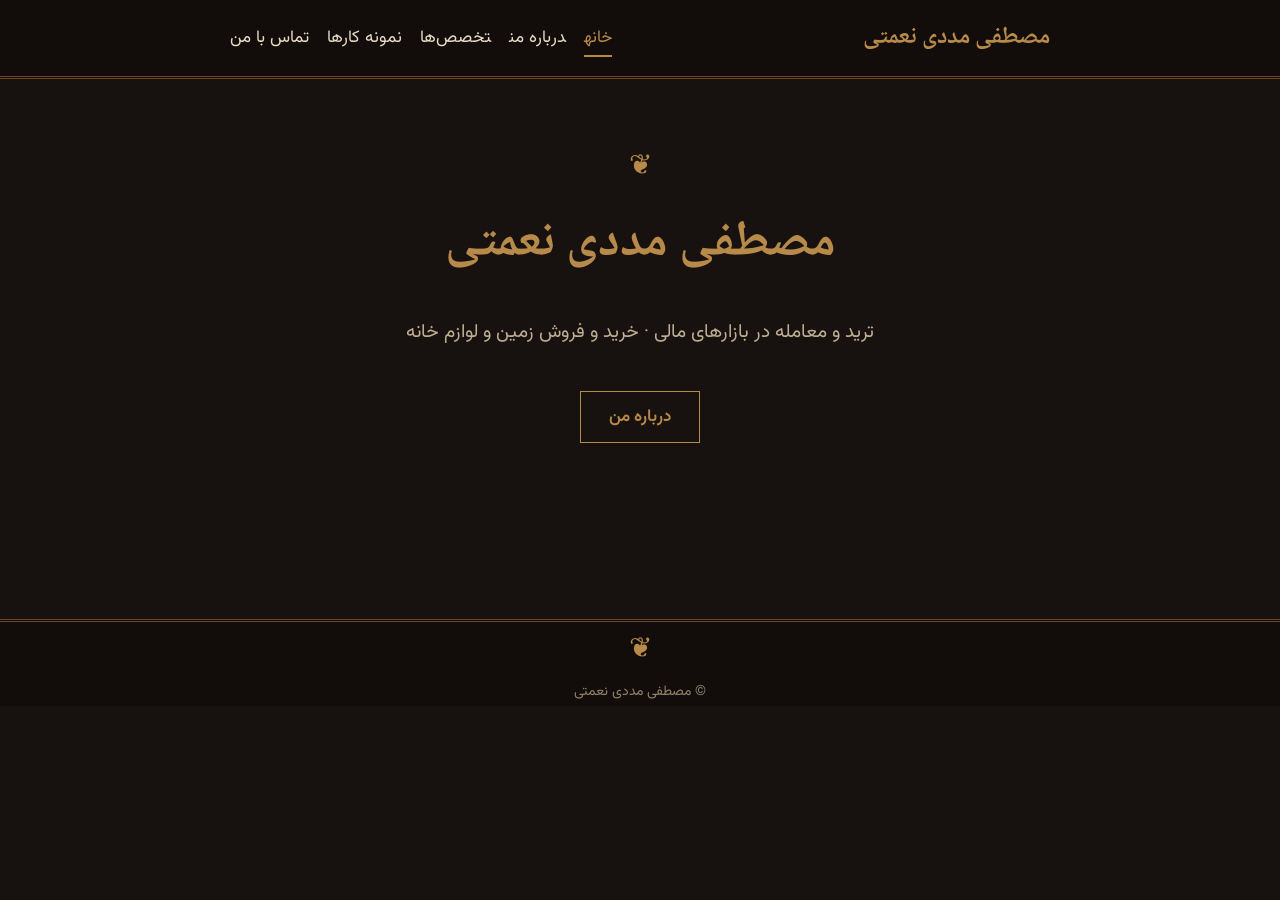
==== index.html @ bdc68d98 "Add Mostafa Madadi Nemati personal site (classic brown/black theme) Co-Authored-By: Claude Sonnet 5." ====
<!doctype html>
<html lang="fa" dir="rtl"><head><meta charset="utf-8">
<meta name="viewport" content="width=device-width,initial-scale=1">
<title>مصطفی مددی نعمتی</title>
<meta name="description" content="مصطفی مددی نعمتی - ترید و معامله در بازارهای مالی · خرید و فروش زمین و لوازم خانه">
<link rel="preconnect" href="https://fonts.googleapis.com"><link rel="preconnect" href="https://fonts.gstatic.com" crossorigin>
<link href="https://fonts.googleapis.com/css2?family=Noto+Naskh+Arabic:wght@500;700&family=Vazirmatn:wght@400;600&display=swap" rel="stylesheet">
<link rel="stylesheet" href="style.css"></head>
<body><header><div class="wrap bar"><a class="brand" href="./">مصطفی مددی نعمتی</a><nav><a href="" class=active>خانه</a><a href="about/">درباره من</a><a href="expertise/">تخصص‌ها</a><a href="portfolio/">نمونه کارها</a><a href="contact/">تماس با من</a></nav></div></header>
<main class="wrap"><section class="hero"><span class="orn">❦</span><h1>مصطفی مددی نعمتی</h1><p class="lead">ترید و معامله در بازارهای مالی · خرید و فروش زمین و لوازم خانه</p><a class="btn" href="about/">درباره من</a></section></main>
<footer><div class="wrap"><span class="orn">❦</span><p>© مصطفی مددی نعمتی</p></div></footer></body></html>
---- style.css ----
:root{--bg:#171210;--panel:#211a16;--ink:#e9dcc6;--gold:#b88a4a;--brown:#6b4423;--line:#3a2c22}
*{box-sizing:border-box}
body{margin:0;background:var(--bg);color:var(--ink);font-family:Vazirmatn,Tahoma,sans-serif;line-height:2;font-size:17px}
.wrap{max-width:860px;margin:0 auto;padding:0 20px}
header{border-bottom:3px double var(--brown);background:#120d0b}
.bar{display:flex;align-items:center;justify-content:space-between;flex-wrap:wrap;gap:8px;padding:14px 20px}
.brand{font-family:"Noto Naskh Arabic",serif;font-weight:700;font-size:24px;color:var(--gold);text-decoration:none}
nav a{color:var(--ink);text-decoration:none;margin-inline-start:18px;padding:4px 0;border-bottom:2px solid transparent}
nav a:hover,nav a.active{color:var(--gold);border-color:var(--gold)}
main{min-height:60vh;padding-top:48px;padding-bottom:48px}
h1{font-family:"Noto Naskh Arabic",serif;color:var(--gold);font-size:38px;margin:0 0 8px}
h2{font-size:19px;margin:0;color:var(--ink)}
.rule{height:2px;width:90px;background:var(--brown);margin:8px 0 24px}
.hero{text-align:center;padding:60px 0}
.hero h1{font-size:50px}
.lead{font-size:19px;color:#bfae92}
.orn{color:var(--gold);font-size:28px}
.btn{display:inline-block;margin-top:20px;padding:8px 28px;border:1px solid var(--gold);color:var(--gold);text-decoration:none;font-weight:600}
.btn:hover{background:var(--gold);color:var(--bg)}
.cards{display:grid;gap:16px}
.card{background:var(--panel);border:1px solid var(--line);border-right:4px solid var(--brown);padding:14px 20px}
a{color:var(--gold)}.muted{color:#8f8068}
footer{border-top:3px double var(--brown);text-align:center;color:#8f8068;background:#120d0b;font-size:14px}
footer p{margin:0 0 14px}
@media(max-width:600px){h1{font-size:30px}.hero h1{font-size:34px}nav a{margin-inline-start:12px}}
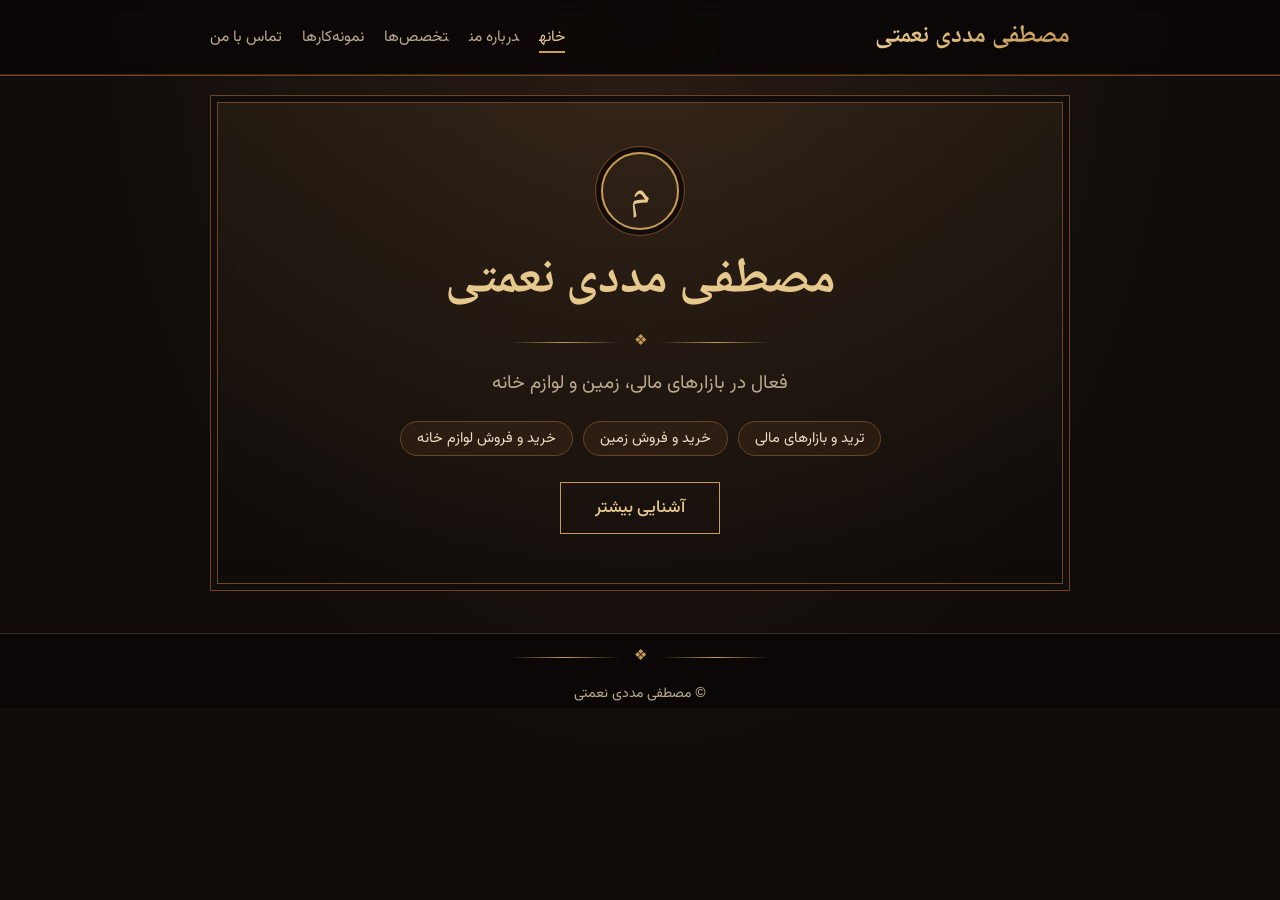
==== commit e61196e1: "Improve design and fix Persian wording Co-Authored-By: Claude Sonnet 5.5 <noreply@anthropic.com> Cla" ====
--- a/index.html
+++ b/index.html
@@ -2,10 +2,16 @@
 <html lang="fa" dir="rtl"><head><meta charset="utf-8">
 <meta name="viewport" content="width=device-width,initial-scale=1">
 <title>مصطفی مددی نعمتی</title>
-<meta name="description" content="مصطفی مددی نعمتی - ترید و معامله در بازارهای مالی · خرید و فروش زمین و لوازم خانه">
+<meta name="description" content="مصطفی مددی نعمتی | ترید و معامله در بازارهای مالی، خرید و فروش زمین و لوازم خانه">
 <link rel="preconnect" href="https://fonts.googleapis.com"><link rel="preconnect" href="https://fonts.gstatic.com" crossorigin>
-<link href="https://fonts.googleapis.com/css2?family=Noto+Naskh+Arabic:wght@500;700&family=Vazirmatn:wght@400;600&display=swap" rel="stylesheet">
+<link href="https://fonts.googleapis.com/css2?family=Noto+Naskh+Arabic:wght@500;700&family=Vazirmatn:wght@400;500;700&display=swap" rel="stylesheet">
 <link rel="stylesheet" href="style.css"></head>
-<body><header><div class="wrap bar"><a class="brand" href="./">مصطفی مددی نعمتی</a><nav><a href="" class=active>خانه</a><a href="about/">درباره من</a><a href="expertise/">تخصص‌ها</a><a href="portfolio/">نمونه کارها</a><a href="contact/">تماس با من</a></nav></div></header>
-<main class="wrap"><section class="hero"><span class="orn">❦</span><h1>مصطفی مددی نعمتی</h1><p class="lead">ترید و معامله در بازارهای مالی · خرید و فروش زمین و لوازم خانه</p><a class="btn" href="about/">درباره من</a></section></main>
-<footer><div class="wrap"><span class="orn">❦</span><p>© مصطفی مددی نعمتی</p></div></footer></body></html>+<body><header><div class="wrap bar"><a class="brand" href="./">مصطفی مددی نعمتی</a><nav><a href="" class=active>خانه</a><a href="about/">درباره من</a><a href="expertise/">تخصص‌ها</a><a href="portfolio/">نمونه‌کارها</a><a href="contact/">تماس با من</a></nav></div></header>
+<main class="wrap"><section class="hero"><div class="frame">
+<span class="monogram">م</span>
+<h1>مصطفی مددی نعمتی</h1>
+<div class="divider"><span>❖</span></div>
+<p class="lead">فعال در بازارهای مالی، زمین و لوازم خانه</p>
+<div class="chips"><span>ترید و بازارهای مالی</span><span>خرید و فروش زمین</span><span>خرید و فروش لوازم خانه</span></div>
+<a class="btn" href="about/">آشنایی بیشتر</a></div></section></main>
+<footer><div class="wrap"><div class="divider"><span>❖</span></div><p>© مصطفی مددی نعمتی</p></div></footer></body></html>
--- a/style.css
+++ b/style.css
@@ -1,26 +1,48 @@
 
-:root{--bg:#171210;--panel:#211a16;--ink:#e9dcc6;--gold:#b88a4a;--brown:#6b4423;--line:#3a2c22}
+:root{--bg:#120d0b;--panel:#1d1511;--ink:#ecdfc8;--soft:#b9a98f;--gold:#c79a55;--gold2:#e6c88d;--brown:#6b4423;--line:#3a2a1e}
 *{box-sizing:border-box}
-body{margin:0;background:var(--bg);color:var(--ink);font-family:Vazirmatn,Tahoma,sans-serif;line-height:2;font-size:17px}
-.wrap{max-width:860px;margin:0 auto;padding:0 20px}
-header{border-bottom:3px double var(--brown);background:#120d0b}
-.bar{display:flex;align-items:center;justify-content:space-between;flex-wrap:wrap;gap:8px;padding:14px 20px}
-.brand{font-family:"Noto Naskh Arabic",serif;font-weight:700;font-size:24px;color:var(--gold);text-decoration:none}
-nav a{color:var(--ink);text-decoration:none;margin-inline-start:18px;padding:4px 0;border-bottom:2px solid transparent}
-nav a:hover,nav a.active{color:var(--gold);border-color:var(--gold)}
-main{min-height:60vh;padding-top:48px;padding-bottom:48px}
-h1{font-family:"Noto Naskh Arabic",serif;color:var(--gold);font-size:38px;margin:0 0 8px}
-h2{font-size:19px;margin:0;color:var(--ink)}
-.rule{height:2px;width:90px;background:var(--brown);margin:8px 0 24px}
-.hero{text-align:center;padding:60px 0}
-.hero h1{font-size:50px}
-.lead{font-size:19px;color:#bfae92}
-.orn{color:var(--gold);font-size:28px}
-.btn{display:inline-block;margin-top:20px;padding:8px 28px;border:1px solid var(--gold);color:var(--gold);text-decoration:none;font-weight:600}
-.btn:hover{background:var(--gold);color:var(--bg)}
-.cards{display:grid;gap:16px}
-.card{background:var(--panel);border:1px solid var(--line);border-right:4px solid var(--brown);padding:14px 20px}
-a{color:var(--gold)}.muted{color:#8f8068}
-footer{border-top:3px double var(--brown);text-align:center;color:#8f8068;background:#120d0b;font-size:14px}
+html{scroll-behavior:smooth}
+body{margin:0;color:var(--ink);font-family:Vazirmatn,Tahoma,sans-serif;line-height:2;font-size:17px;
+background:radial-gradient(ellipse at top,#2a1d14 0,#120d0b 60%) fixed,var(--bg)}
+.wrap{max-width:900px;margin:0 auto;padding:0 20px}
+header{background:rgba(10,7,6,.85);border-bottom:1px solid var(--line);box-shadow:0 1px 0 var(--brown);position:sticky;top:0;z-index:5;backdrop-filter:blur(6px)}
+.bar{display:flex;align-items:center;justify-content:space-between;flex-wrap:wrap;gap:6px 20px;padding:12px 20px}
+.brand{font-family:"Noto Naskh Arabic",serif;font-weight:700;font-size:25px;text-decoration:none;
+background:linear-gradient(90deg,var(--gold2),var(--gold));-webkit-background-clip:text;background-clip:text;color:transparent}
+nav a{color:var(--soft);text-decoration:none;margin-inline-start:20px;padding:2px 0;font-size:15.5px;border-bottom:2px solid transparent;transition:.2s}
+nav a:hover,nav a.active{color:var(--gold2);border-color:var(--gold)}
+main{min-height:62vh;padding-top:50px;padding-bottom:60px}
+h1{font-family:"Noto Naskh Arabic",serif;font-weight:700;margin:0;line-height:1.5}
+.head{text-align:center;margin-bottom:34px}
+.head h1{font-size:40px;color:var(--gold2)}
+.divider{display:flex;align-items:center;gap:14px;justify-content:center;color:var(--gold);margin:8px auto;max-width:260px}
+.divider:before,.divider:after{content:"";flex:1;height:1px;background:linear-gradient(90deg,transparent,var(--gold),transparent)}
+.divider span{font-size:15px}
+.hero{padding:20px 0}
+.frame{position:relative;text-align:center;padding:56px 24px;border:1px solid var(--brown);
+background:linear-gradient(180deg,rgba(199,154,85,.07),rgba(0,0,0,.15));box-shadow:inset 0 0 0 6px var(--bg),inset 0 0 0 7px var(--brown)}
+.monogram{display:inline-grid;place-items:center;width:78px;height:78px;border:2px solid var(--gold);border-radius:50%;
+font-family:"Noto Naskh Arabic",serif;font-size:42px;color:var(--gold2);margin-bottom:14px;box-shadow:0 0 0 5px var(--bg),0 0 0 6px var(--brown)}
+.hero h1{font-size:50px;color:var(--gold2)}
+.lead{font-size:19px;color:var(--soft);margin:6px 0 18px}
+.chips{display:flex;flex-wrap:wrap;gap:10px;justify-content:center;margin-bottom:26px}
+.chips span{border:1px solid var(--brown);padding:2px 16px;border-radius:30px;font-size:14.5px;color:var(--ink);background:rgba(107,68,35,.2)}
+.btn{display:inline-block;padding:8px 34px;border:1px solid var(--gold);color:var(--gold2);text-decoration:none;font-weight:500;transition:.2s}
+.btn:hover{background:var(--gold);color:#1a110b}
+.about{display:flex;gap:28px;align-items:flex-start;background:var(--panel);border:1px solid var(--line);padding:30px;box-shadow:0 10px 30px rgba(0,0,0,.3)}
+.avatar{flex:none;width:96px;height:96px;display:grid;place-items:center;border:2px solid var(--gold);border-radius:50%;font-family:"Noto Naskh Arabic",serif;font-size:50px;color:var(--gold2);background:rgba(107,68,35,.25)}
+.about p{margin:0 0 12px}
+.cards{display:grid;gap:18px;grid-template-columns:repeat(auto-fit,minmax(240px,1fr))}
+.card{background:var(--panel);border:1px solid var(--line);border-top:3px solid var(--gold);padding:28px 22px;text-align:center;transition:.25s;box-shadow:0 8px 24px rgba(0,0,0,.25)}
+.card:hover{transform:translateY(-4px);border-color:var(--gold)}
+.ic{width:54px;height:54px;margin:0 auto 12px;color:var(--gold2)}
+.card h2{font-family:"Noto Naskh Arabic",serif;font-size:21px;margin:0 0 6px;color:var(--ink)}
+.card p{margin:0;color:var(--soft);font-size:15px;line-height:1.9}
+.empty{text-align:center;padding:50px 20px;border:1px dashed var(--brown);background:rgba(29,21,17,.6);color:var(--soft)}
+.empty span{color:var(--gold);font-size:22px}
+.empty p{margin:6px 0 0}
+.muted{color:var(--soft)}
+footer{border-top:1px solid var(--line);text-align:center;color:var(--soft);font-size:14px;background:#0a0706}
 footer p{margin:0 0 14px}
-@media(max-width:600px){h1{font-size:30px}.hero h1{font-size:34px}nav a{margin-inline-start:12px}}
+@media(max-width:640px){body{font-size:16px}.head h1{font-size:32px}.hero h1{font-size:34px}.frame{padding:40px 14px}
+nav a{margin-inline-start:13px;font-size:14.5px}.about{flex-direction:column;align-items:center;text-align:center;padding:24px 18px}}
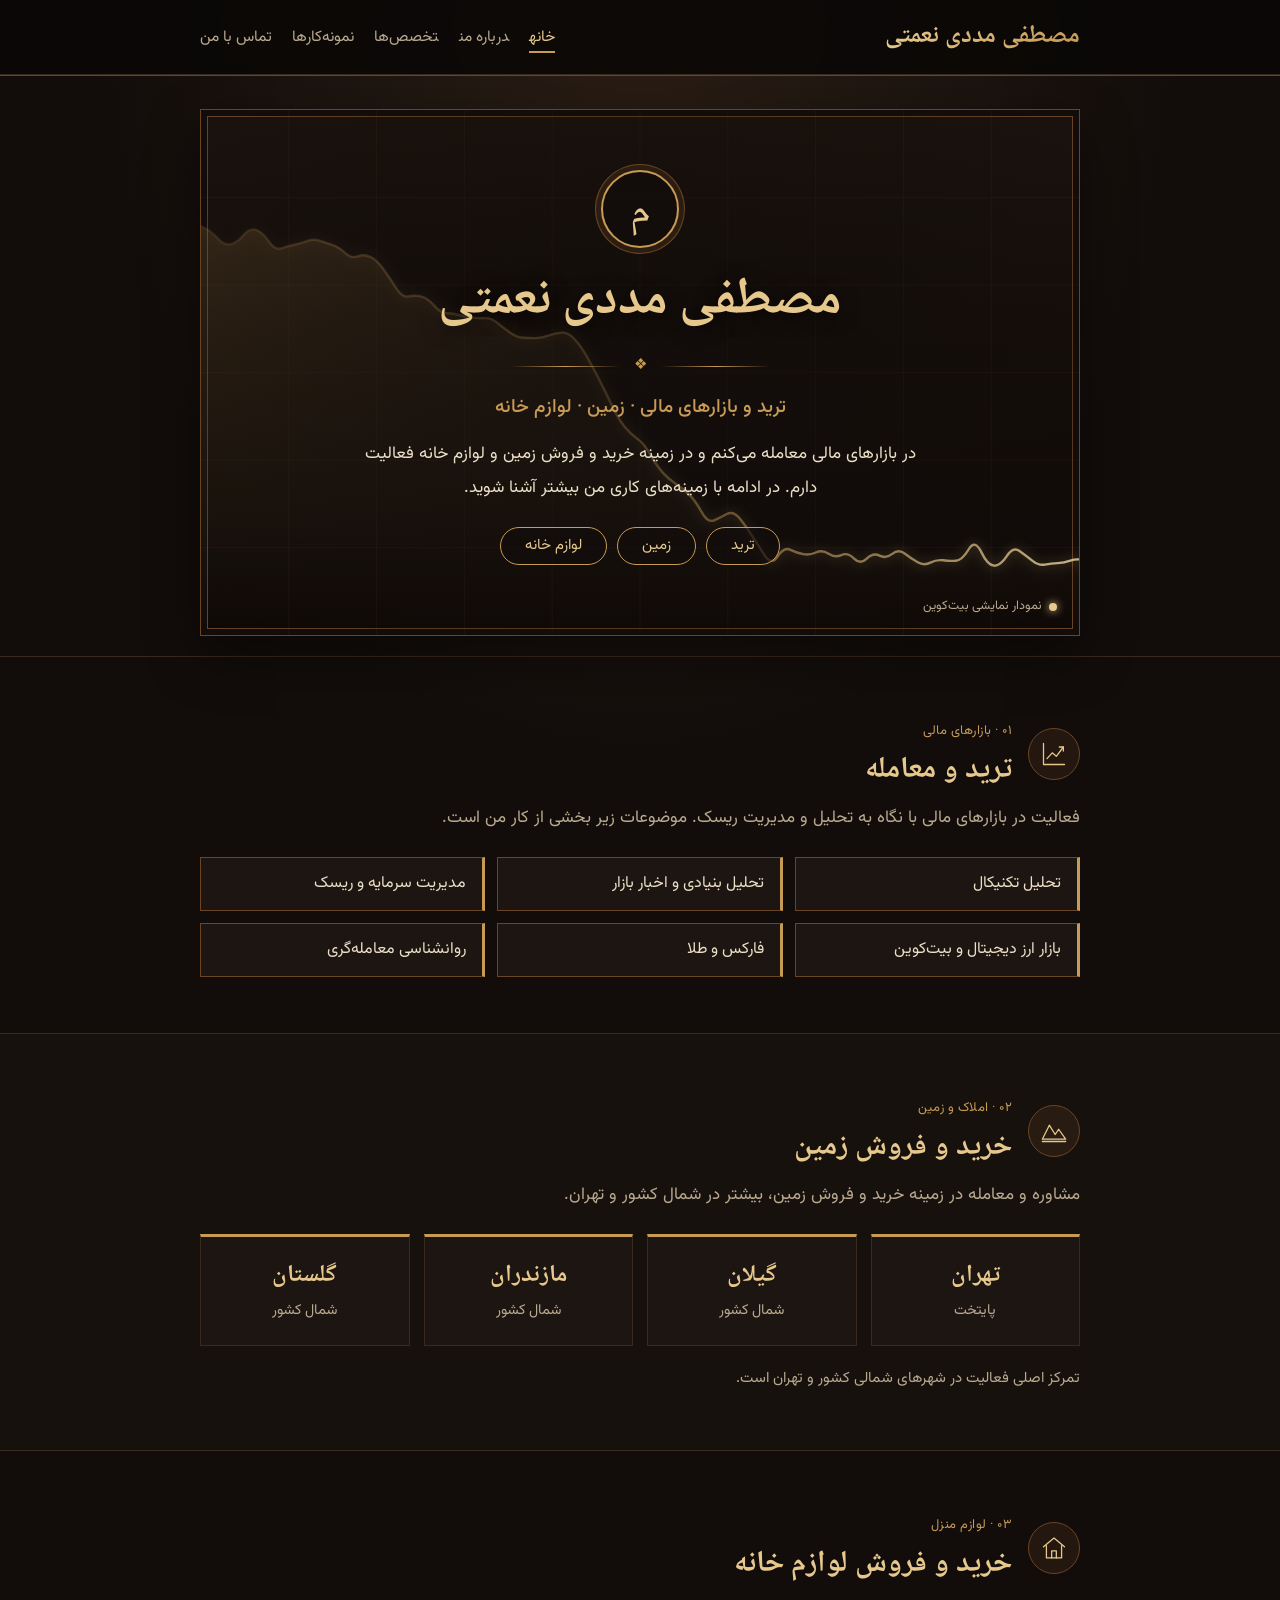
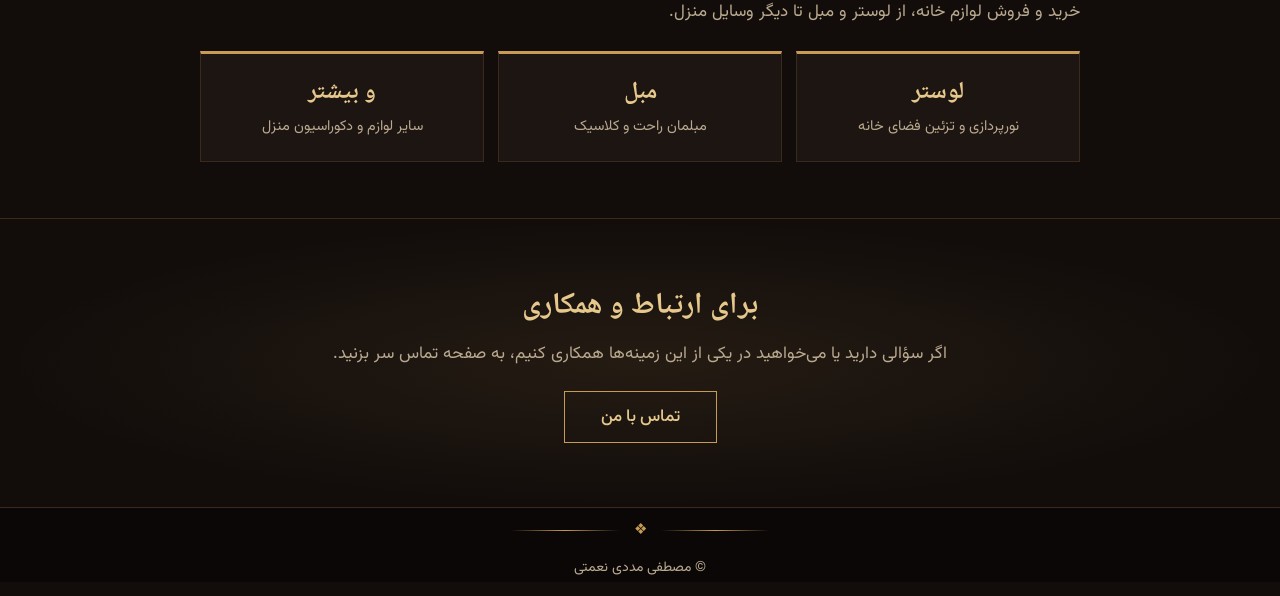
==== commit 9343b27b: "Richer homepage: animated price chart hero, trading, land and home goods sections Co-Authored-By: Cl" ====
--- a/index.html
+++ b/index.html
@@ -2,16 +2,31 @@
 <html lang="fa" dir="rtl"><head><meta charset="utf-8">
 <meta name="viewport" content="width=device-width,initial-scale=1">
 <title>مصطفی مددی نعمتی</title>
-<meta name="description" content="مصطفی مددی نعمتی | ترید و معامله در بازارهای مالی، خرید و فروش زمین و لوازم خانه">
+<meta name="description" content="مصطفی مددی نعمتی | ترید و معامله در بازارهای مالی، خرید و فروش زمین در شمال کشور و تهران، خرید و فروش لوازم خانه">
 <link rel="preconnect" href="https://fonts.googleapis.com"><link rel="preconnect" href="https://fonts.gstatic.com" crossorigin>
 <link href="https://fonts.googleapis.com/css2?family=Noto+Naskh+Arabic:wght@500;700&family=Vazirmatn:wght@400;500;700&display=swap" rel="stylesheet">
 <link rel="stylesheet" href="style.css"></head>
 <body><header><div class="wrap bar"><a class="brand" href="./">مصطفی مددی نعمتی</a><nav><a href="" class=active>خانه</a><a href="about/">درباره من</a><a href="expertise/">تخصص‌ها</a><a href="portfolio/">نمونه‌کارها</a><a href="contact/">تماس با من</a></nav></div></header>
-<main class="wrap"><section class="hero"><div class="frame">
+<main><section class="hero"><div class="wrap"><div class="frame">
+<canvas id="chart" aria-hidden="true"></canvas>
+<div class="hero-in">
 <span class="monogram">م</span>
 <h1>مصطفی مددی نعمتی</h1>
 <div class="divider"><span>❖</span></div>
-<p class="lead">فعال در بازارهای مالی، زمین و لوازم خانه</p>
-<div class="chips"><span>ترید و بازارهای مالی</span><span>خرید و فروش زمین</span><span>خرید و فروش لوازم خانه</span></div>
-<a class="btn" href="about/">آشنایی بیشتر</a></div></section></main>
-<footer><div class="wrap"><div class="divider"><span>❖</span></div><p>© مصطفی مددی نعمتی</p></div></footer></body></html>+<p class="lead">ترید و بازارهای مالی · زمین · لوازم خانه</p>
+<p class="hero-text">در بازارهای مالی معامله می‌کنم و در زمینه خرید و فروش زمین و لوازم خانه فعالیت دارم. در ادامه با زمینه‌های کاری من بیشتر آشنا شوید.</p>
+<div class="chips"><a href="#trade">ترید</a><a href="#land">زمین</a><a href="#home">لوازم خانه</a></div>
+</div><span class="chart-tag"><i></i> نمودار نمایشی بیت‌کوین</span>
+</div></div></section>
+<section id="trade" class="sec reveal "><div class="wrap">
+<div class="sec-head"><div class="ic"><svg viewBox="0 0 48 48" fill="none" stroke="currentColor" stroke-width="2.2" stroke-linecap="round" stroke-linejoin="round"><path d="M6 6v36h36"/><path d="M12 32l9-10 7 6 12-16"/><path d="M33 12h7v7"/></svg></div><div><span class="eyebrow">۰۱ · بازارهای مالی</span><h2>ترید و معامله</h2></div></div>
+<p class="intro">فعالیت در بازارهای مالی با نگاه به تحلیل و مدیریت ریسک. موضوعات زیر بخشی از کار من است.</p><ul class="tags big"><li>تحلیل تکنیکال</li><li>تحلیل بنیادی و اخبار بازار</li><li>مدیریت سرمایه و ریسک</li><li>بازار ارز دیجیتال و بیت‌کوین</li><li>فارکس و طلا</li><li>روانشناسی معامله‌گری</li></ul></div></section>
+<section id="land" class="sec reveal alt"><div class="wrap">
+<div class="sec-head"><div class="ic"><svg viewBox="0 0 48 48" fill="none" stroke="currentColor" stroke-width="2.2" stroke-linecap="round" stroke-linejoin="round"><path d="M4 38l12-24 10 16 6-9 12 17z"/><path d="M4 42h40"/></svg></div><div><span class="eyebrow">۰۲ · املاک و زمین</span><h2>خرید و فروش زمین</h2></div></div>
+<p class="intro">مشاوره و معامله در زمینه خرید و فروش زمین، بیشتر در شمال کشور و تهران.</p><div class="regions"><div class="region"><b>تهران</b><span>پایتخت</span></div><div class="region"><b>گیلان</b><span>شمال کشور</span></div><div class="region"><b>مازندران</b><span>شمال کشور</span></div><div class="region"><b>گلستان</b><span>شمال کشور</span></div></div><p class="note">تمرکز اصلی فعالیت در شهرهای شمالی کشور و تهران است.</p></div></section>
+<section id="home" class="sec reveal "><div class="wrap">
+<div class="sec-head"><div class="ic"><svg viewBox="0 0 48 48" fill="none" stroke="currentColor" stroke-width="2.2" stroke-linecap="round" stroke-linejoin="round"><path d="M6 22L24 7l18 15"/><path d="M11 20v21h26V20"/><path d="M20 41V29h8v12"/></svg></div><div><span class="eyebrow">۰۳ · لوازم منزل</span><h2>خرید و فروش لوازم خانه</h2></div></div>
+<p class="intro">خرید و فروش لوازم خانه، از لوستر و مبل تا دیگر وسایل منزل.</p><div class="goods"><div class="good"><b>لوستر</b><span>نورپردازی و تزئین فضای خانه</span></div><div class="good"><b>مبل</b><span>مبلمان راحت و کلاسیک</span></div><div class="good"><b>و بیشتر</b><span>سایر لوازم و دکوراسیون منزل</span></div></div></div></section>
+<section class="cta reveal"><div class="wrap"><h2>برای ارتباط و همکاری</h2><p>اگر سؤالی دارید یا می‌خواهید در یکی از این زمینه‌ها همکاری کنیم، به صفحه تماس سر بزنید.</p><a class="btn" href="contact/">تماس با من</a></div></section></main>
+<footer><div class="wrap"><div class="divider"><span>❖</span></div><p>© مصطفی مددی نعمتی</p></div></footer>
+<script src="script.js"></script></body></html>
--- a/style.css
+++ b/style.css
@@ -1,48 +1,79 @@
-
 :root{--bg:#120d0b;--panel:#1d1511;--ink:#ecdfc8;--soft:#b9a98f;--gold:#c79a55;--gold2:#e6c88d;--brown:#6b4423;--line:#3a2a1e}
 *{box-sizing:border-box}
 html{scroll-behavior:smooth}
-body{margin:0;color:var(--ink);font-family:Vazirmatn,Tahoma,sans-serif;line-height:2;font-size:17px;
-background:radial-gradient(ellipse at top,#2a1d14 0,#120d0b 60%) fixed,var(--bg)}
-.wrap{max-width:900px;margin:0 auto;padding:0 20px}
-header{background:rgba(10,7,6,.85);border-bottom:1px solid var(--line);box-shadow:0 1px 0 var(--brown);position:sticky;top:0;z-index:5;backdrop-filter:blur(6px)}
+body{margin:0;color:var(--ink);font-family:Vazirmatn,Tahoma,sans-serif;line-height:2;font-size:17px;background:radial-gradient(ellipse at top,#2a1d14 0,#120d0b 60%) fixed,var(--bg)}
+.wrap{max-width:920px;margin:0 auto;padding:0 20px}
+.pg{padding-top:50px;padding-bottom:60px;min-height:62vh}
+header{background:rgba(10,7,6,.88);border-bottom:1px solid var(--line);box-shadow:0 1px 0 var(--brown);position:sticky;top:0;z-index:5;backdrop-filter:blur(6px)}
 .bar{display:flex;align-items:center;justify-content:space-between;flex-wrap:wrap;gap:6px 20px;padding:12px 20px}
-.brand{font-family:"Noto Naskh Arabic",serif;font-weight:700;font-size:25px;text-decoration:none;
-background:linear-gradient(90deg,var(--gold2),var(--gold));-webkit-background-clip:text;background-clip:text;color:transparent}
+.brand{font-family:"Noto Naskh Arabic",serif;font-weight:700;font-size:25px;text-decoration:none;background:linear-gradient(90deg,var(--gold2),var(--gold));-webkit-background-clip:text;background-clip:text;color:transparent}
 nav a{color:var(--soft);text-decoration:none;margin-inline-start:20px;padding:2px 0;font-size:15.5px;border-bottom:2px solid transparent;transition:.2s}
 nav a:hover,nav a.active{color:var(--gold2);border-color:var(--gold)}
-main{min-height:62vh;padding-top:50px;padding-bottom:60px}
-h1{font-family:"Noto Naskh Arabic",serif;font-weight:700;margin:0;line-height:1.5}
+h1,h2{font-family:"Noto Naskh Arabic",serif;font-weight:700;margin:0;line-height:1.6}
 .head{text-align:center;margin-bottom:34px}
 .head h1{font-size:40px;color:var(--gold2)}
+.sub{color:var(--soft);margin:4px 0 0}
 .divider{display:flex;align-items:center;gap:14px;justify-content:center;color:var(--gold);margin:8px auto;max-width:260px}
 .divider:before,.divider:after{content:"";flex:1;height:1px;background:linear-gradient(90deg,transparent,var(--gold),transparent)}
 .divider span{font-size:15px}
-.hero{padding:20px 0}
-.frame{position:relative;text-align:center;padding:56px 24px;border:1px solid var(--brown);
-background:linear-gradient(180deg,rgba(199,154,85,.07),rgba(0,0,0,.15));box-shadow:inset 0 0 0 6px var(--bg),inset 0 0 0 7px var(--brown)}
-.monogram{display:inline-grid;place-items:center;width:78px;height:78px;border:2px solid var(--gold);border-radius:50%;
-font-family:"Noto Naskh Arabic",serif;font-size:42px;color:var(--gold2);margin-bottom:14px;box-shadow:0 0 0 5px var(--bg),0 0 0 6px var(--brown)}
-.hero h1{font-size:50px;color:var(--gold2)}
-.lead{font-size:19px;color:var(--soft);margin:6px 0 18px}
-.chips{display:flex;flex-wrap:wrap;gap:10px;justify-content:center;margin-bottom:26px}
-.chips span{border:1px solid var(--brown);padding:2px 16px;border-radius:30px;font-size:14.5px;color:var(--ink);background:rgba(107,68,35,.2)}
-.btn{display:inline-block;padding:8px 34px;border:1px solid var(--gold);color:var(--gold2);text-decoration:none;font-weight:500;transition:.2s}
+/* hero */
+.hero{padding:34px 0 20px}
+.frame{position:relative;overflow:hidden;text-align:center;border:1px solid var(--brown);background:linear-gradient(180deg,#1a120d,#0e0907);box-shadow:inset 0 0 0 6px var(--bg),inset 0 0 0 7px var(--brown),0 20px 50px rgba(0,0,0,.45)}
+#chart{position:absolute;inset:0;width:100%;height:100%;opacity:.9}
+.frame:after{content:"";position:absolute;inset:0;background:radial-gradient(ellipse at center,rgba(18,13,11,.7) 0,rgba(18,13,11,.4) 50%,rgba(18,13,11,0) 100%);pointer-events:none}
+.hero-in{position:relative;z-index:2;padding:60px 24px 70px}
+.monogram{display:inline-grid;place-items:center;width:78px;height:78px;border:2px solid var(--gold);border-radius:50%;font-family:"Noto Naskh Arabic",serif;font-size:42px;color:var(--gold2);margin-bottom:12px;background:rgba(18,13,11,.7);box-shadow:0 0 0 5px rgba(18,13,11,.7),0 0 0 6px var(--brown)}
+.hero h1{font-size:52px;color:var(--gold2);text-shadow:0 2px 20px rgba(0,0,0,.7)}
+.lead{font-size:19px;color:var(--gold);margin:4px 0 10px;font-weight:500}
+.hero-text{max-width:560px;margin:0 auto 22px;color:var(--ink)}
+.chips{display:flex;flex-wrap:wrap;gap:10px;justify-content:center}
+.chips a{border:1px solid var(--gold);padding:3px 24px;border-radius:30px;font-size:15px;color:var(--gold2);background:rgba(18,13,11,.65);text-decoration:none;transition:.2s}
+.chips a:hover{background:var(--gold);color:#1a110b}
+.chart-tag{position:absolute;z-index:3;bottom:16px;inset-inline-start:22px;font-size:12.5px;color:var(--soft);display:flex;align-items:center;gap:7px}
+.chart-tag i{width:8px;height:8px;border-radius:50%;background:#e6c88d;box-shadow:0 0 8px #e6c88d;animation:pulse 1.4s infinite}
+@keyframes pulse{50%{opacity:.25}}
+/* sections */
+.sec{padding:56px 0;border-top:1px solid var(--line)}
+.sec.alt{background:rgba(29,21,17,.55)}
+.sec-head{display:flex;align-items:center;gap:16px;margin-bottom:6px}
+.sec-head .ic{width:52px;height:52px;flex:none;color:var(--gold2);border:1px solid var(--brown);border-radius:50%;padding:11px;background:rgba(107,68,35,.2)}
+.eyebrow{font-size:13px;color:var(--gold);letter-spacing:.5px}
+.sec h2{font-size:30px;color:var(--gold2)}
+.intro{color:var(--soft);margin:6px 0 22px;max-width:640px}
+.tags{list-style:none;margin:0;padding:0;display:flex;flex-wrap:wrap;gap:8px}
+.tags li{border:1px solid var(--brown);background:rgba(107,68,35,.2);padding:0 14px;border-radius:30px;font-size:14px;color:var(--ink)}
+.tags.big{display:grid;grid-template-columns:repeat(auto-fit,minmax(250px,1fr));gap:12px}
+.tags.big li{border-radius:0;border-inline-start:3px solid var(--gold);padding:10px 16px;font-size:16px;background:var(--panel);transition:.25s}
+.tags.big li:hover{transform:translateX(-4px);border-color:var(--gold2)}
+.regions,.goods{display:grid;grid-template-columns:repeat(auto-fit,minmax(190px,1fr));gap:14px}
+.region,.good{background:var(--panel);border:1px solid var(--line);border-top:3px solid var(--gold);padding:20px;text-align:center;display:flex;flex-direction:column;transition:.25s}
+.region:hover,.good:hover{transform:translateY(-4px);border-color:var(--gold)}
+.region b,.good b{font-family:"Noto Naskh Arabic",serif;font-size:24px;color:var(--gold2);line-height:1.6}
+.region span,.good span{color:var(--soft);font-size:14.5px}
+.note{margin:18px 0 0;color:var(--soft);font-size:15px}
+.cta{text-align:center;padding:64px 0;border-top:1px solid var(--line);background:radial-gradient(ellipse at center,rgba(199,154,85,.1),transparent 70%)}
+.cta h2{font-size:30px;color:var(--gold2)}
+.cta p{color:var(--soft);margin:6px 0 20px}
+.btn{display:inline-block;padding:8px 36px;border:1px solid var(--gold);color:var(--gold2);text-decoration:none;font-weight:500;transition:.2s}
 .btn:hover{background:var(--gold);color:#1a110b}
+/* other pages */
 .about{display:flex;gap:28px;align-items:flex-start;background:var(--panel);border:1px solid var(--line);padding:30px;box-shadow:0 10px 30px rgba(0,0,0,.3)}
 .avatar{flex:none;width:96px;height:96px;display:grid;place-items:center;border:2px solid var(--gold);border-radius:50%;font-family:"Noto Naskh Arabic",serif;font-size:50px;color:var(--gold2);background:rgba(107,68,35,.25)}
 .about p{margin:0 0 12px}
-.cards{display:grid;gap:18px;grid-template-columns:repeat(auto-fit,minmax(240px,1fr))}
+.cards{display:grid;gap:18px;grid-template-columns:repeat(auto-fit,minmax(250px,1fr))}
 .card{background:var(--panel);border:1px solid var(--line);border-top:3px solid var(--gold);padding:28px 22px;text-align:center;transition:.25s;box-shadow:0 8px 24px rgba(0,0,0,.25)}
 .card:hover{transform:translateY(-4px);border-color:var(--gold)}
-.ic{width:54px;height:54px;margin:0 auto 12px;color:var(--gold2)}
-.card h2{font-family:"Noto Naskh Arabic",serif;font-size:21px;margin:0 0 6px;color:var(--ink)}
-.card p{margin:0;color:var(--soft);font-size:15px;line-height:1.9}
+.card .ic{width:54px;height:54px;margin:0 auto 12px;color:var(--gold2)}
+.card h2{font-size:22px;margin:0 0 4px;color:var(--ink)}
+.card p{margin:0 0 12px;color:var(--soft);font-size:15px}
+.card .tags{justify-content:center}
 .empty{text-align:center;padding:50px 20px;border:1px dashed var(--brown);background:rgba(29,21,17,.6);color:var(--soft)}
-.empty span{color:var(--gold);font-size:22px}
-.empty p{margin:6px 0 0}
+.empty span{color:var(--gold);font-size:22px}.empty p{margin:6px 0 0}
 .muted{color:var(--soft)}
 footer{border-top:1px solid var(--line);text-align:center;color:var(--soft);font-size:14px;background:#0a0706}
 footer p{margin:0 0 14px}
-@media(max-width:640px){body{font-size:16px}.head h1{font-size:32px}.hero h1{font-size:34px}.frame{padding:40px 14px}
-nav a{margin-inline-start:13px;font-size:14.5px}.about{flex-direction:column;align-items:center;text-align:center;padding:24px 18px}}
+.reveal{opacity:0;transform:translateY(22px);transition:opacity .7s,transform .7s}
+.reveal.in{opacity:1;transform:none}
+@media(prefers-reduced-motion:reduce){.reveal{opacity:1;transform:none;transition:none}.chart-tag i{animation:none}}
+@media(max-width:640px){body{font-size:16px}.head h1{font-size:32px}.hero h1{font-size:34px}.hero-in{padding:44px 14px 56px}.sec h2{font-size:25px}
+nav a{margin-inline-start:13px;font-size:14.5px}.about{flex-direction:column;align-items:center;text-align:center;padding:24px 18px}.sec{padding:42px 0}}
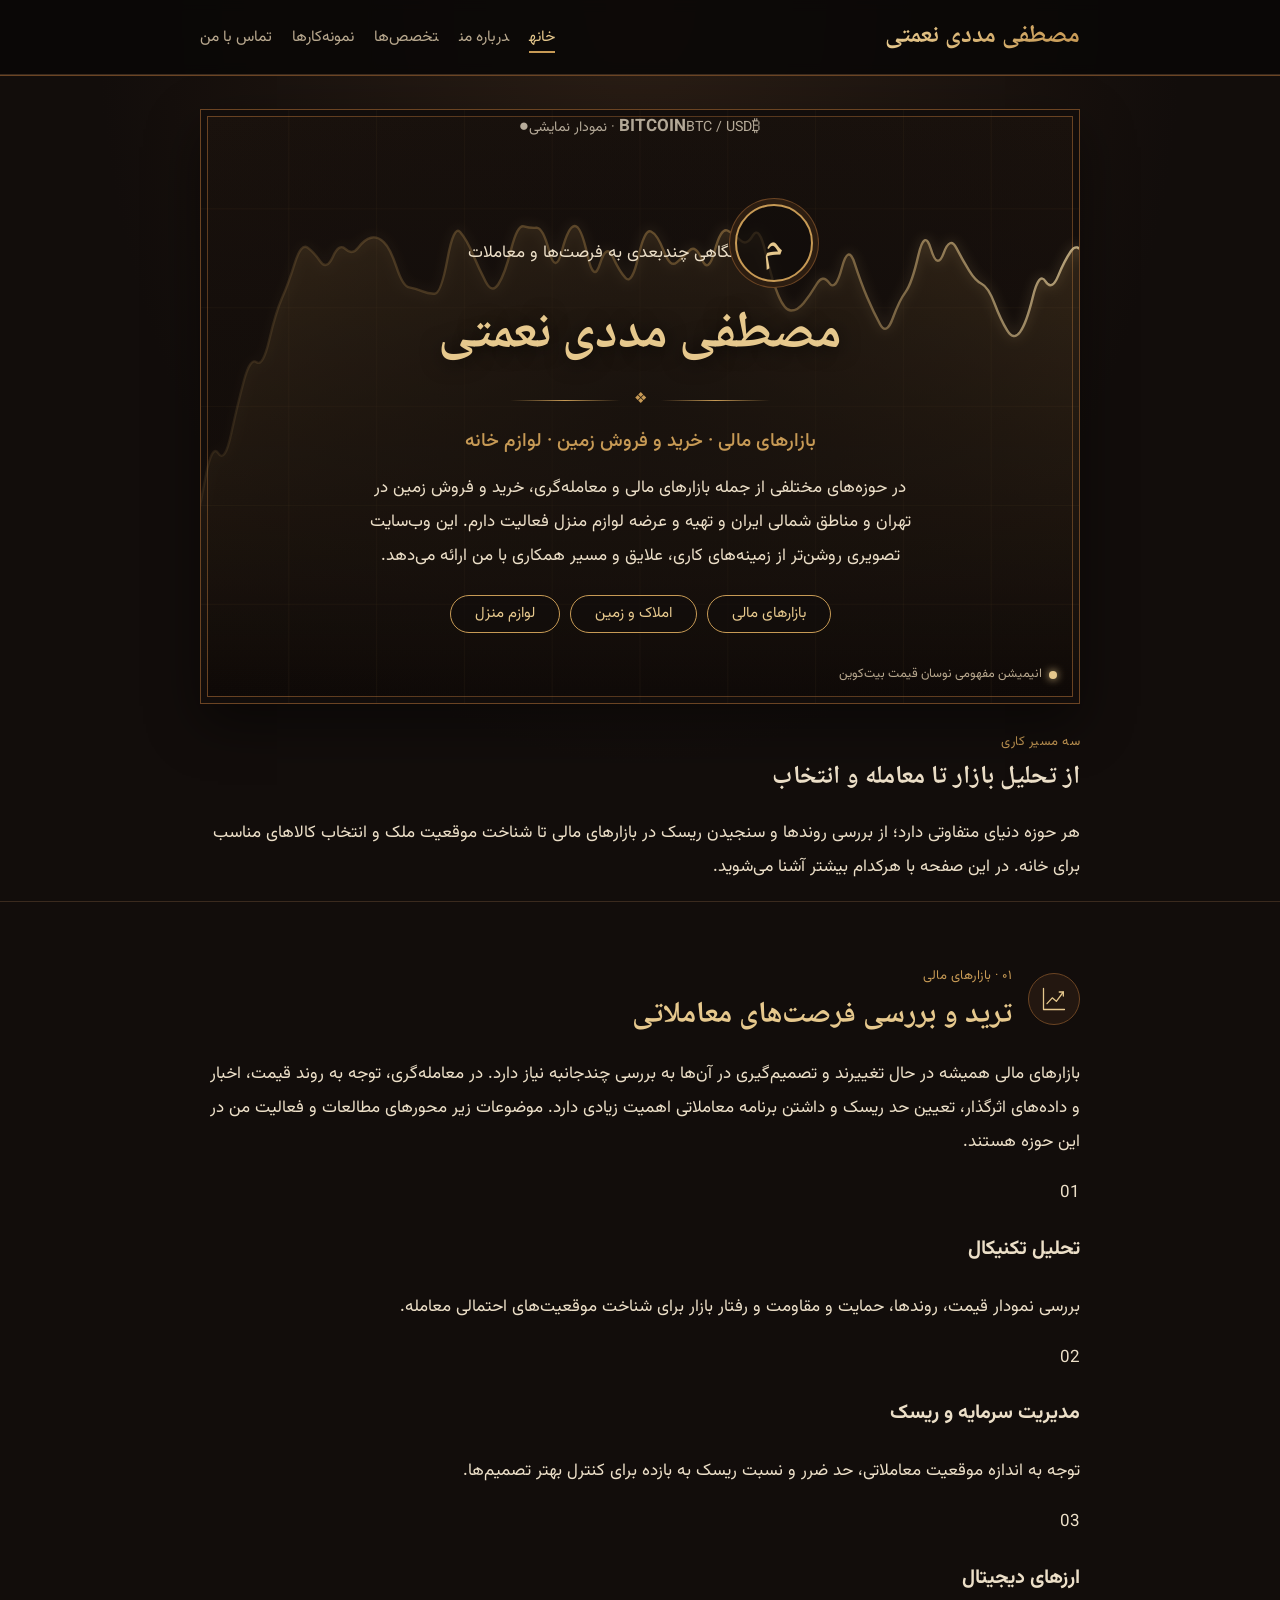
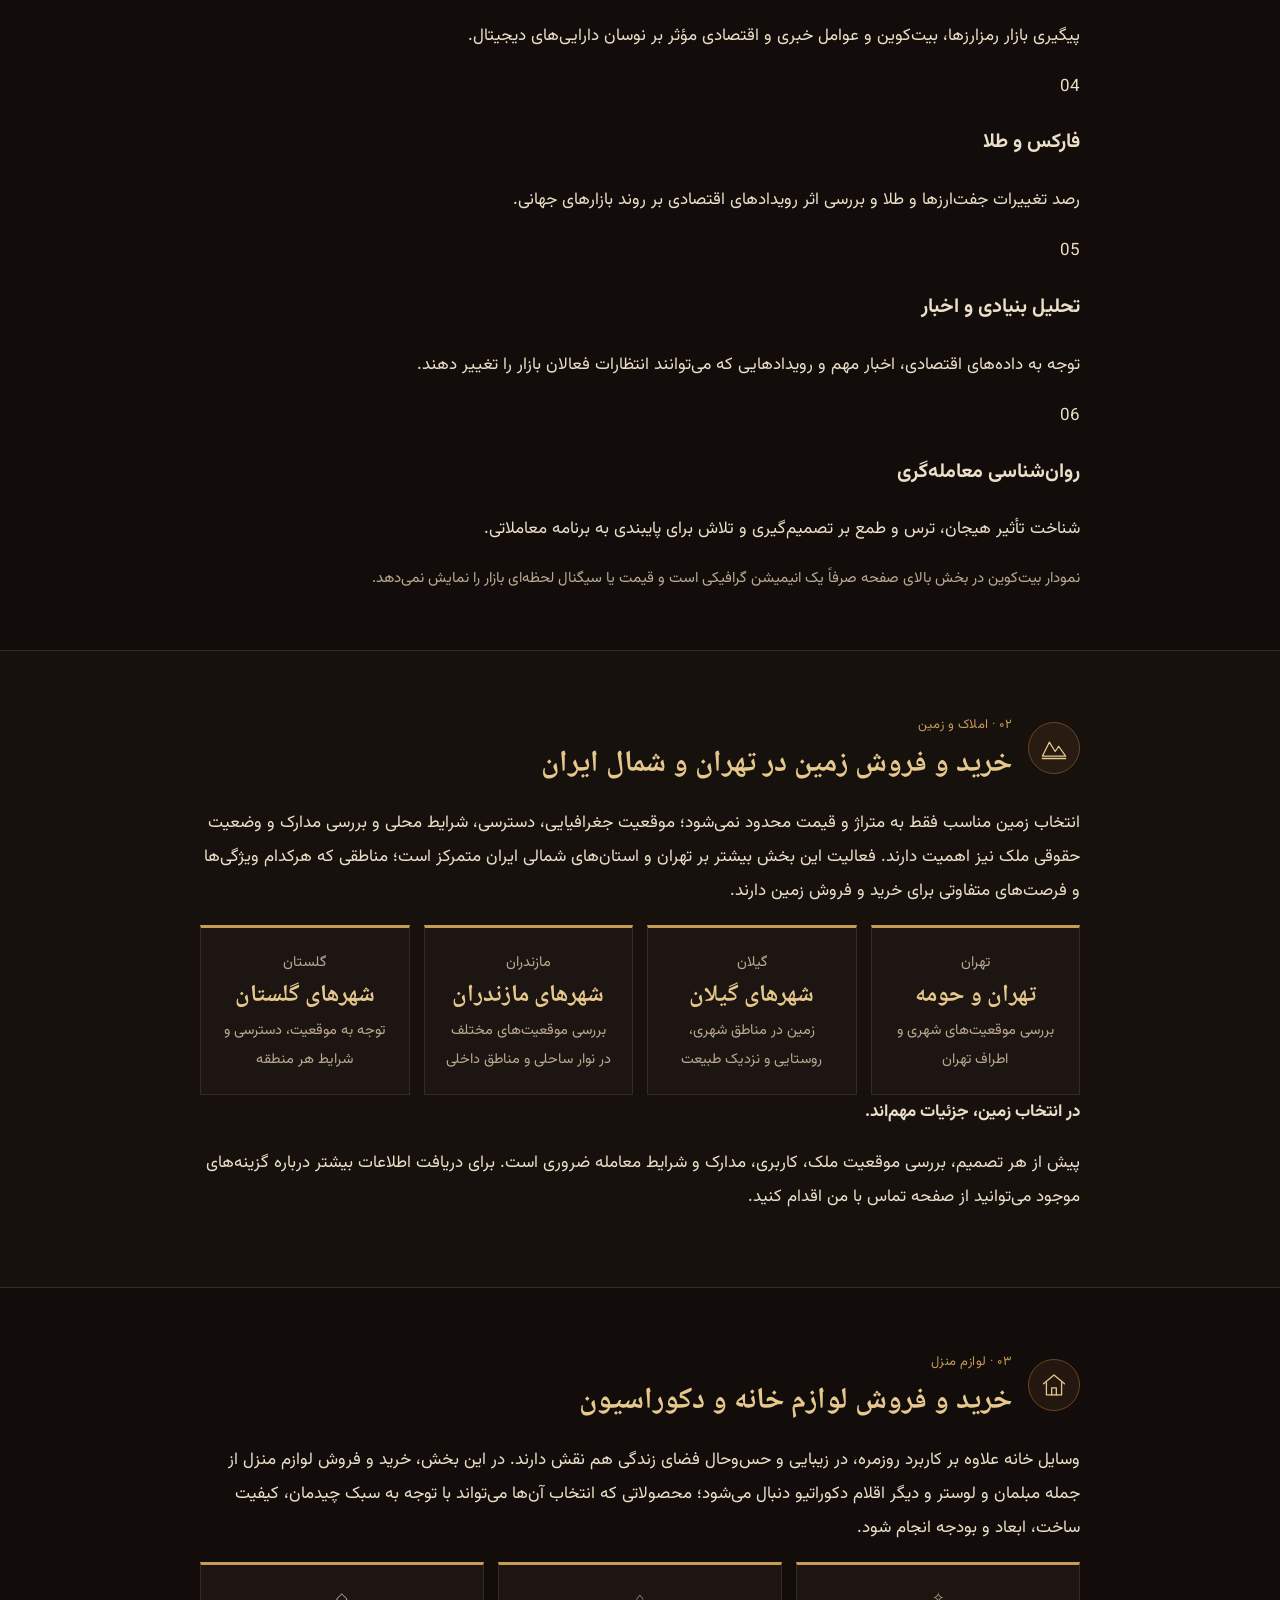
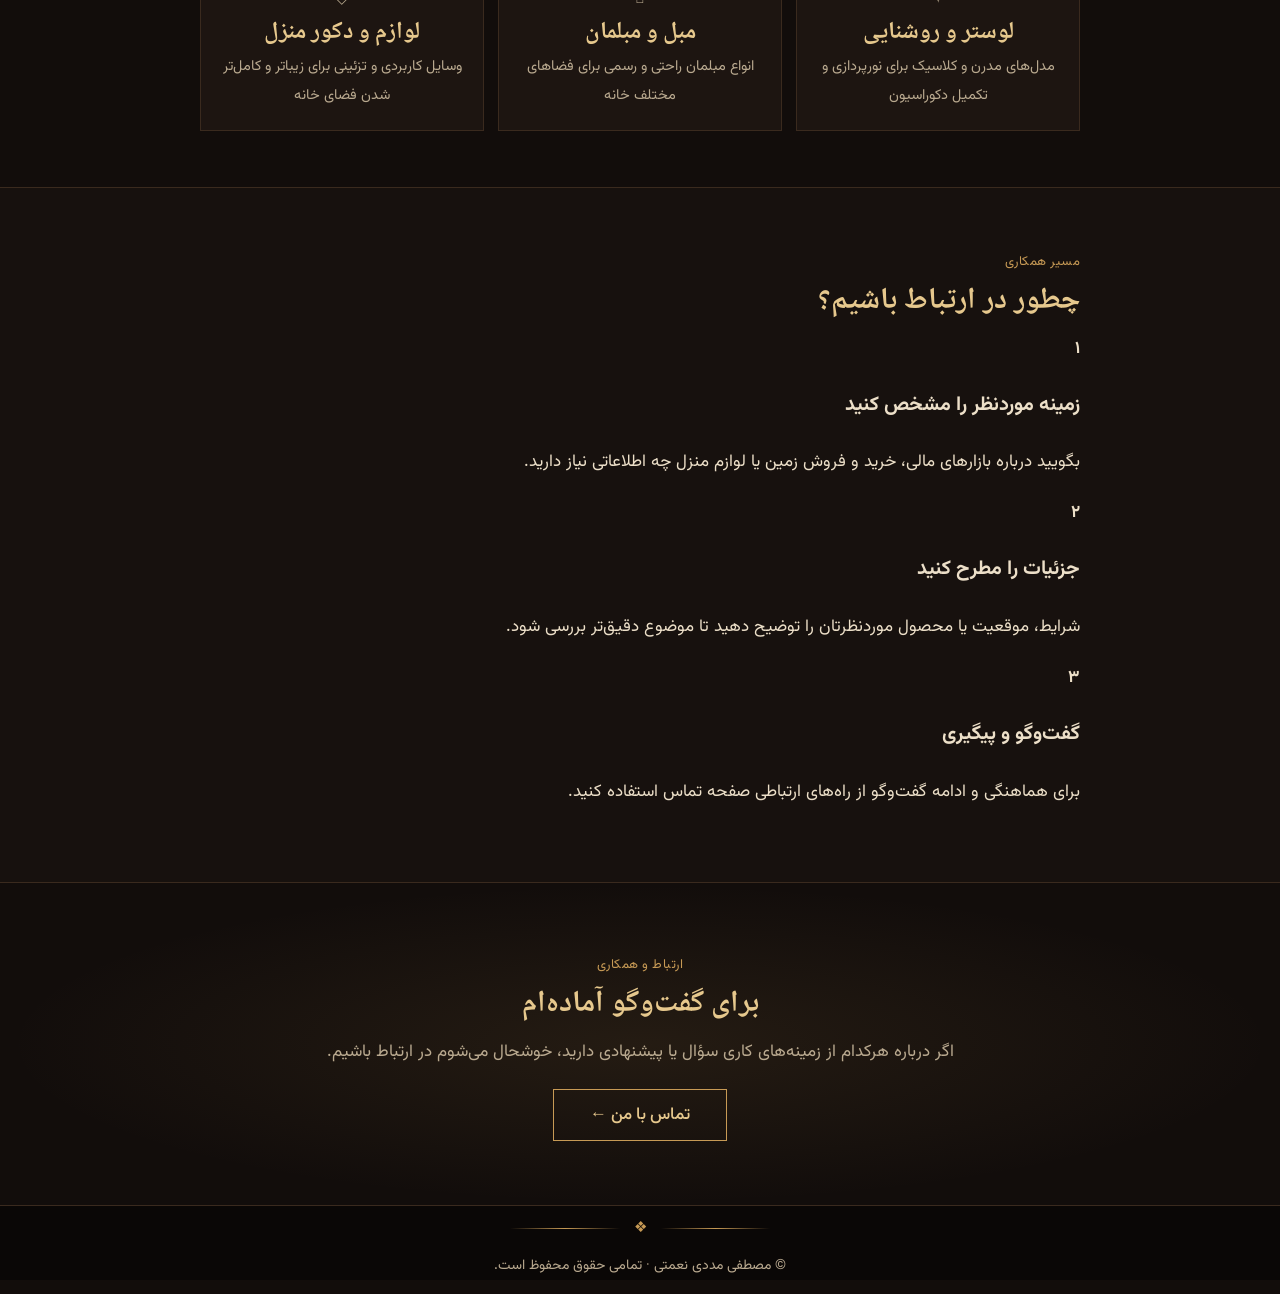
==== commit b43e1439: "Expand homepage content and refresh hero presentation" ====
--- a/index.html
+++ b/index.html
@@ -1,32 +1,57 @@
 <!doctype html>
-<html lang="fa" dir="rtl"><head><meta charset="utf-8">
-<meta name="viewport" content="width=device-width,initial-scale=1">
-<title>مصطفی مددی نعمتی</title>
-<meta name="description" content="مصطفی مددی نعمتی | ترید و معامله در بازارهای مالی، خرید و فروش زمین در شمال کشور و تهران، خرید و فروش لوازم خانه">
+<html lang="fa" dir="rtl"><head>
+<meta charset="utf-8"><meta name="viewport" content="width=device-width,initial-scale=1">
+<title>مصطفی مددی نعمتی | بازارهای مالی، املاک و لوازم خانه</title>
+<meta name="description" content="معرفی فعالیت‌های مصطفی مددی نعمتی در بازارهای مالی و ترید، خرید و فروش زمین در تهران و شمال ایران و لوازم منزل مانند مبل و لوستر.">
+<meta name="theme-color" content="#120d0b">
 <link rel="preconnect" href="https://fonts.googleapis.com"><link rel="preconnect" href="https://fonts.gstatic.com" crossorigin>
-<link href="https://fonts.googleapis.com/css2?family=Noto+Naskh+Arabic:wght@500;700&family=Vazirmatn:wght@400;500;700&display=swap" rel="stylesheet">
-<link rel="stylesheet" href="style.css"></head>
-<body><header><div class="wrap bar"><a class="brand" href="./">مصطفی مددی نعمتی</a><nav><a href="" class=active>خانه</a><a href="about/">درباره من</a><a href="expertise/">تخصص‌ها</a><a href="portfolio/">نمونه‌کارها</a><a href="contact/">تماس با من</a></nav></div></header>
-<main><section class="hero"><div class="wrap"><div class="frame">
+<link href="https://fonts.googleapis.com/css2?family=Noto+Naskh+Arabic:wght@500;700&family=Vazirmatn:wght@400;500;600;700&display=swap" rel="stylesheet">
+<link rel="stylesheet" href="style.css"></head><body>
+<header><div class="wrap bar"><a class="brand" href="./">مصطفی مددی نعمتی</a><nav aria-label="منوی اصلی"><a href="./" class="active">خانه</a><a href="about/">درباره من</a><a href="expertise/">تخصص‌ها</a><a href="portfolio/">نمونه‌کارها</a><a href="contact/">تماس با من</a></nav></div></header>
+<main>
+<section class="hero"><div class="wrap"><div class="frame">
 <canvas id="chart" aria-hidden="true"></canvas>
-<div class="hero-in">
-<span class="monogram">م</span>
-<h1>مصطفی مددی نعمتی</h1>
-<div class="divider"><span>❖</span></div>
-<p class="lead">ترید و بازارهای مالی · زمین · لوازم خانه</p>
-<p class="hero-text">در بازارهای مالی معامله می‌کنم و در زمینه خرید و فروش زمین و لوازم خانه فعالیت دارم. در ادامه با زمینه‌های کاری من بیشتر آشنا شوید.</p>
-<div class="chips"><a href="#trade">ترید</a><a href="#land">زمین</a><a href="#home">لوازم خانه</a></div>
-</div><span class="chart-tag"><i></i> نمودار نمایشی بیت‌کوین</span>
+<div class="market-float" aria-hidden="true"><span class="market-symbol">₿</span><span><b>BITCOIN</b><small>BTC / USD · نمودار نمایشی</small></span><span class="market-pulse">●</span></div>
+<div class="hero-in"><span class="monogram">م</span><span class="hero-kicker">نگاهی چندبعدی به فرصت‌ها و معاملات</span>
+<h1>مصطفی مددی نعمتی</h1><div class="divider"><span>❖</span></div>
+<p class="lead">بازارهای مالی · خرید و فروش زمین · لوازم خانه</p>
+<p class="hero-text">در حوزه‌های مختلفی از جمله بازارهای مالی و معامله‌گری، خرید و فروش زمین در تهران و مناطق شمالی ایران و تهیه و عرضه لوازم منزل فعالیت دارم. این وب‌سایت تصویری روشن‌تر از زمینه‌های کاری، علایق و مسیر همکاری با من ارائه می‌دهد.</p>
+<div class="chips"><a href="#trade">بازارهای مالی</a><a href="#land">املاک و زمین</a><a href="#home">لوازم منزل</a></div></div>
+<span class="chart-tag"><i></i> انیمیشن مفهومی نوسان قیمت بیت‌کوین</span>
 </div></div></section>
-<section id="trade" class="sec reveal "><div class="wrap">
-<div class="sec-head"><div class="ic"><svg viewBox="0 0 48 48" fill="none" stroke="currentColor" stroke-width="2.2" stroke-linecap="round" stroke-linejoin="round"><path d="M6 6v36h36"/><path d="M12 32l9-10 7 6 12-16"/><path d="M33 12h7v7"/></svg></div><div><span class="eyebrow">۰۱ · بازارهای مالی</span><h2>ترید و معامله</h2></div></div>
-<p class="intro">فعالیت در بازارهای مالی با نگاه به تحلیل و مدیریت ریسک. موضوعات زیر بخشی از کار من است.</p><ul class="tags big"><li>تحلیل تکنیکال</li><li>تحلیل بنیادی و اخبار بازار</li><li>مدیریت سرمایه و ریسک</li><li>بازار ارز دیجیتال و بیت‌کوین</li><li>فارکس و طلا</li><li>روانشناسی معامله‌گری</li></ul></div></section>
+<section class="intro-strip"><div class="wrap intro-grid"><div><span class="eyebrow">سه مسیر کاری</span><h2>از تحلیل بازار تا معامله و انتخاب</h2></div><p>هر حوزه دنیای متفاوتی دارد؛ از بررسی روندها و سنجیدن ریسک در بازارهای مالی تا شناخت موقعیت ملک و انتخاب کالاهای مناسب برای خانه. در این صفحه با هرکدام بیشتر آشنا می‌شوید.</p></div></section>
+<section id="trade" class="sec reveal"><div class="wrap">
+<div class="sec-head"><div class="ic"><svg viewBox="0 0 48 48" fill="none" stroke="currentColor" stroke-width="2.2" stroke-linecap="round" stroke-linejoin="round"><path d="M6 6v36h36"/><path d="M12 32l9-10 7 6 12-16"/><path d="M33 12h7v7"/></svg></div><div><span class="eyebrow">۰۱ · بازارهای مالی</span><h2>ترید و بررسی فرصت‌های معاملاتی</h2></div></div>
+<p class="section-copy">بازارهای مالی همیشه در حال تغییرند و تصمیم‌گیری در آن‌ها به بررسی چندجانبه نیاز دارد. در معامله‌گری، توجه به روند قیمت، اخبار و داده‌های اثرگذار، تعیین حد ریسک و داشتن برنامه معاملاتی اهمیت زیادی دارد. موضوعات زیر محورهای مطالعات و فعالیت من در این حوزه هستند.</p>
+<div class="expertise-grid">
+<article class="expertise-card"><span class="card-number">01</span><h3>تحلیل تکنیکال</h3><p>بررسی نمودار قیمت، روندها، حمایت و مقاومت و رفتار بازار برای شناخت موقعیت‌های احتمالی معامله.</p></article>
+<article class="expertise-card"><span class="card-number">02</span><h3>مدیریت سرمایه و ریسک</h3><p>توجه به اندازه موقعیت معاملاتی، حد ضرر و نسبت ریسک به بازده برای کنترل بهتر تصمیم‌ها.</p></article>
+<article class="expertise-card"><span class="card-number">03</span><h3>ارزهای دیجیتال</h3><p>پیگیری بازار رمزارزها، بیت‌کوین و عوامل خبری و اقتصادی مؤثر بر نوسان دارایی‌های دیجیتال.</p></article>
+<article class="expertise-card"><span class="card-number">04</span><h3>فارکس و طلا</h3><p>رصد تغییرات جفت‌ارزها و طلا و بررسی اثر رویدادهای اقتصادی بر روند بازارهای جهانی.</p></article>
+<article class="expertise-card"><span class="card-number">05</span><h3>تحلیل بنیادی و اخبار</h3><p>توجه به داده‌های اقتصادی، اخبار مهم و رویدادهایی که می‌توانند انتظارات فعالان بازار را تغییر دهند.</p></article>
+<article class="expertise-card"><span class="card-number">06</span><h3>روان‌شناسی معامله‌گری</h3><p>شناخت تأثیر هیجان، ترس و طمع بر تصمیم‌گیری و تلاش برای پایبندی به برنامه معاملاتی.</p></article>
+</div><p class="note">نمودار بیت‌کوین در بخش بالای صفحه صرفاً یک انیمیشن گرافیکی است و قیمت یا سیگنال لحظه‌ای بازار را نمایش نمی‌دهد.</p>
+</div></section>
 <section id="land" class="sec reveal alt"><div class="wrap">
-<div class="sec-head"><div class="ic"><svg viewBox="0 0 48 48" fill="none" stroke="currentColor" stroke-width="2.2" stroke-linecap="round" stroke-linejoin="round"><path d="M4 38l12-24 10 16 6-9 12 17z"/><path d="M4 42h40"/></svg></div><div><span class="eyebrow">۰۲ · املاک و زمین</span><h2>خرید و فروش زمین</h2></div></div>
-<p class="intro">مشاوره و معامله در زمینه خرید و فروش زمین، بیشتر در شمال کشور و تهران.</p><div class="regions"><div class="region"><b>تهران</b><span>پایتخت</span></div><div class="region"><b>گیلان</b><span>شمال کشور</span></div><div class="region"><b>مازندران</b><span>شمال کشور</span></div><div class="region"><b>گلستان</b><span>شمال کشور</span></div></div><p class="note">تمرکز اصلی فعالیت در شهرهای شمالی کشور و تهران است.</p></div></section>
-<section id="home" class="sec reveal "><div class="wrap">
-<div class="sec-head"><div class="ic"><svg viewBox="0 0 48 48" fill="none" stroke="currentColor" stroke-width="2.2" stroke-linecap="round" stroke-linejoin="round"><path d="M6 22L24 7l18 15"/><path d="M11 20v21h26V20"/><path d="M20 41V29h8v12"/></svg></div><div><span class="eyebrow">۰۳ · لوازم منزل</span><h2>خرید و فروش لوازم خانه</h2></div></div>
-<p class="intro">خرید و فروش لوازم خانه، از لوستر و مبل تا دیگر وسایل منزل.</p><div class="goods"><div class="good"><b>لوستر</b><span>نورپردازی و تزئین فضای خانه</span></div><div class="good"><b>مبل</b><span>مبلمان راحت و کلاسیک</span></div><div class="good"><b>و بیشتر</b><span>سایر لوازم و دکوراسیون منزل</span></div></div></div></section>
-<section class="cta reveal"><div class="wrap"><h2>برای ارتباط و همکاری</h2><p>اگر سؤالی دارید یا می‌خواهید در یکی از این زمینه‌ها همکاری کنیم، به صفحه تماس سر بزنید.</p><a class="btn" href="contact/">تماس با من</a></div></section></main>
-<footer><div class="wrap"><div class="divider"><span>❖</span></div><p>© مصطفی مددی نعمتی</p></div></footer>
+<div class="sec-head"><div class="ic"><svg viewBox="0 0 48 48" fill="none" stroke="currentColor" stroke-width="2.2" stroke-linecap="round" stroke-linejoin="round"><path d="M4 38l12-24 10 16 6-9 12 17z"/><path d="M4 42h40"/></svg></div><div><span class="eyebrow">۰۲ · املاک و زمین</span><h2>خرید و فروش زمین در تهران و شمال ایران</h2></div></div>
+<p class="section-copy">انتخاب زمین مناسب فقط به متراژ و قیمت محدود نمی‌شود؛ موقعیت جغرافیایی، دسترسی، شرایط محلی و بررسی مدارک و وضعیت حقوقی ملک نیز اهمیت دارند. فعالیت این بخش بیشتر بر تهران و استان‌های شمالی ایران متمرکز است؛ مناطقی که هرکدام ویژگی‌ها و فرصت‌های متفاوتی برای خرید و فروش زمین دارند.</p>
+<div class="regions">
+<div class="region"><span class="region-mark">تهران</span><b>تهران و حومه</b><span>بررسی موقعیت‌های شهری و اطراف تهران</span></div>
+<div class="region"><span class="region-mark">گیلان</span><b>شهرهای گیلان</b><span>زمین در مناطق شهری، روستایی و نزدیک طبیعت</span></div>
+<div class="region"><span class="region-mark">مازندران</span><b>شهرهای مازندران</b><span>بررسی موقعیت‌های مختلف در نوار ساحلی و مناطق داخلی</span></div>
+<div class="region"><span class="region-mark">گلستان</span><b>شهرهای گلستان</b><span>توجه به موقعیت، دسترسی و شرایط هر منطقه</span></div></div>
+<div class="land-callout"><b>در انتخاب زمین، جزئیات مهم‌اند.</b><p>پیش از هر تصمیم، بررسی موقعیت ملک، کاربری، مدارک و شرایط معامله ضروری است. برای دریافت اطلاعات بیشتر درباره گزینه‌های موجود می‌توانید از صفحه تماس با من اقدام کنید.</p></div>
+</div></section>
+<section id="home" class="sec reveal"><div class="wrap">
+<div class="sec-head"><div class="ic"><svg viewBox="0 0 48 48" fill="none" stroke="currentColor" stroke-width="2.2" stroke-linecap="round" stroke-linejoin="round"><path d="M6 22L24 7l18 15"/><path d="M11 20v21h26V20"/><path d="M20 41V29h8v12"/></svg></div><div><span class="eyebrow">۰۳ · لوازم منزل</span><h2>خرید و فروش لوازم خانه و دکوراسیون</h2></div></div>
+<p class="section-copy">وسایل خانه علاوه بر کاربرد روزمره، در زیبایی و حس‌وحال فضای زندگی هم نقش دارند. در این بخش، خرید و فروش لوازم منزل از جمله مبلمان و لوستر و دیگر اقلام دکوراتیو دنبال می‌شود؛ محصولاتی که انتخاب آن‌ها می‌تواند با توجه به سبک چیدمان، کیفیت ساخت، ابعاد و بودجه انجام شود.</p>
+<div class="goods"><article class="good"><span class="good-icon">✧</span><b>لوستر و روشنایی</b><span>مدل‌های مدرن و کلاسیک برای نورپردازی و تکمیل دکوراسیون</span></article>
+<article class="good"><span class="good-icon">⌂</span><b>مبل و مبلمان</b><span>انواع مبلمان راحتی و رسمی برای فضاهای مختلف خانه</span></article>
+<article class="good"><span class="good-icon">◇</span><b>لوازم و دکور منزل</b><span>وسایل کاربردی و تزئینی برای زیباتر و کامل‌تر شدن فضای خانه</span></article></div>
+</div></section>
+<section class="steps sec alt reveal"><div class="wrap"><div class="sec-head"><div><span class="eyebrow">مسیر همکاری</span><h2>چطور در ارتباط باشیم؟</h2></div></div>
+<div class="steps-grid"><div><b>۱</b><h3>زمینه موردنظر را مشخص کنید</h3><p>بگویید درباره بازارهای مالی، خرید و فروش زمین یا لوازم منزل چه اطلاعاتی نیاز دارید.</p></div><div><b>۲</b><h3>جزئیات را مطرح کنید</h3><p>شرایط، موقعیت یا محصول موردنظرتان را توضیح دهید تا موضوع دقیق‌تر بررسی شود.</p></div><div><b>۳</b><h3>گفت‌وگو و پیگیری</h3><p>برای هماهنگی و ادامه گفت‌وگو از راه‌های ارتباطی صفحه تماس استفاده کنید.</p></div></div>
+</div></section>
+<section class="cta reveal"><div class="wrap"><span class="eyebrow">ارتباط و همکاری</span><h2>برای گفت‌وگو آماده‌ام</h2><p>اگر درباره هرکدام از زمینه‌های کاری سؤال یا پیشنهادی دارید، خوشحال می‌شوم در ارتباط باشیم.</p><a class="btn" href="contact/">تماس با من <span>←</span></a></div></section>
+</main><footer><div class="wrap"><div class="divider"><span>❖</span></div><p>© مصطفی مددی نعمتی · تمامی حقوق محفوظ است.</p></div></footer>
 <script src="script.js"></script></body></html>
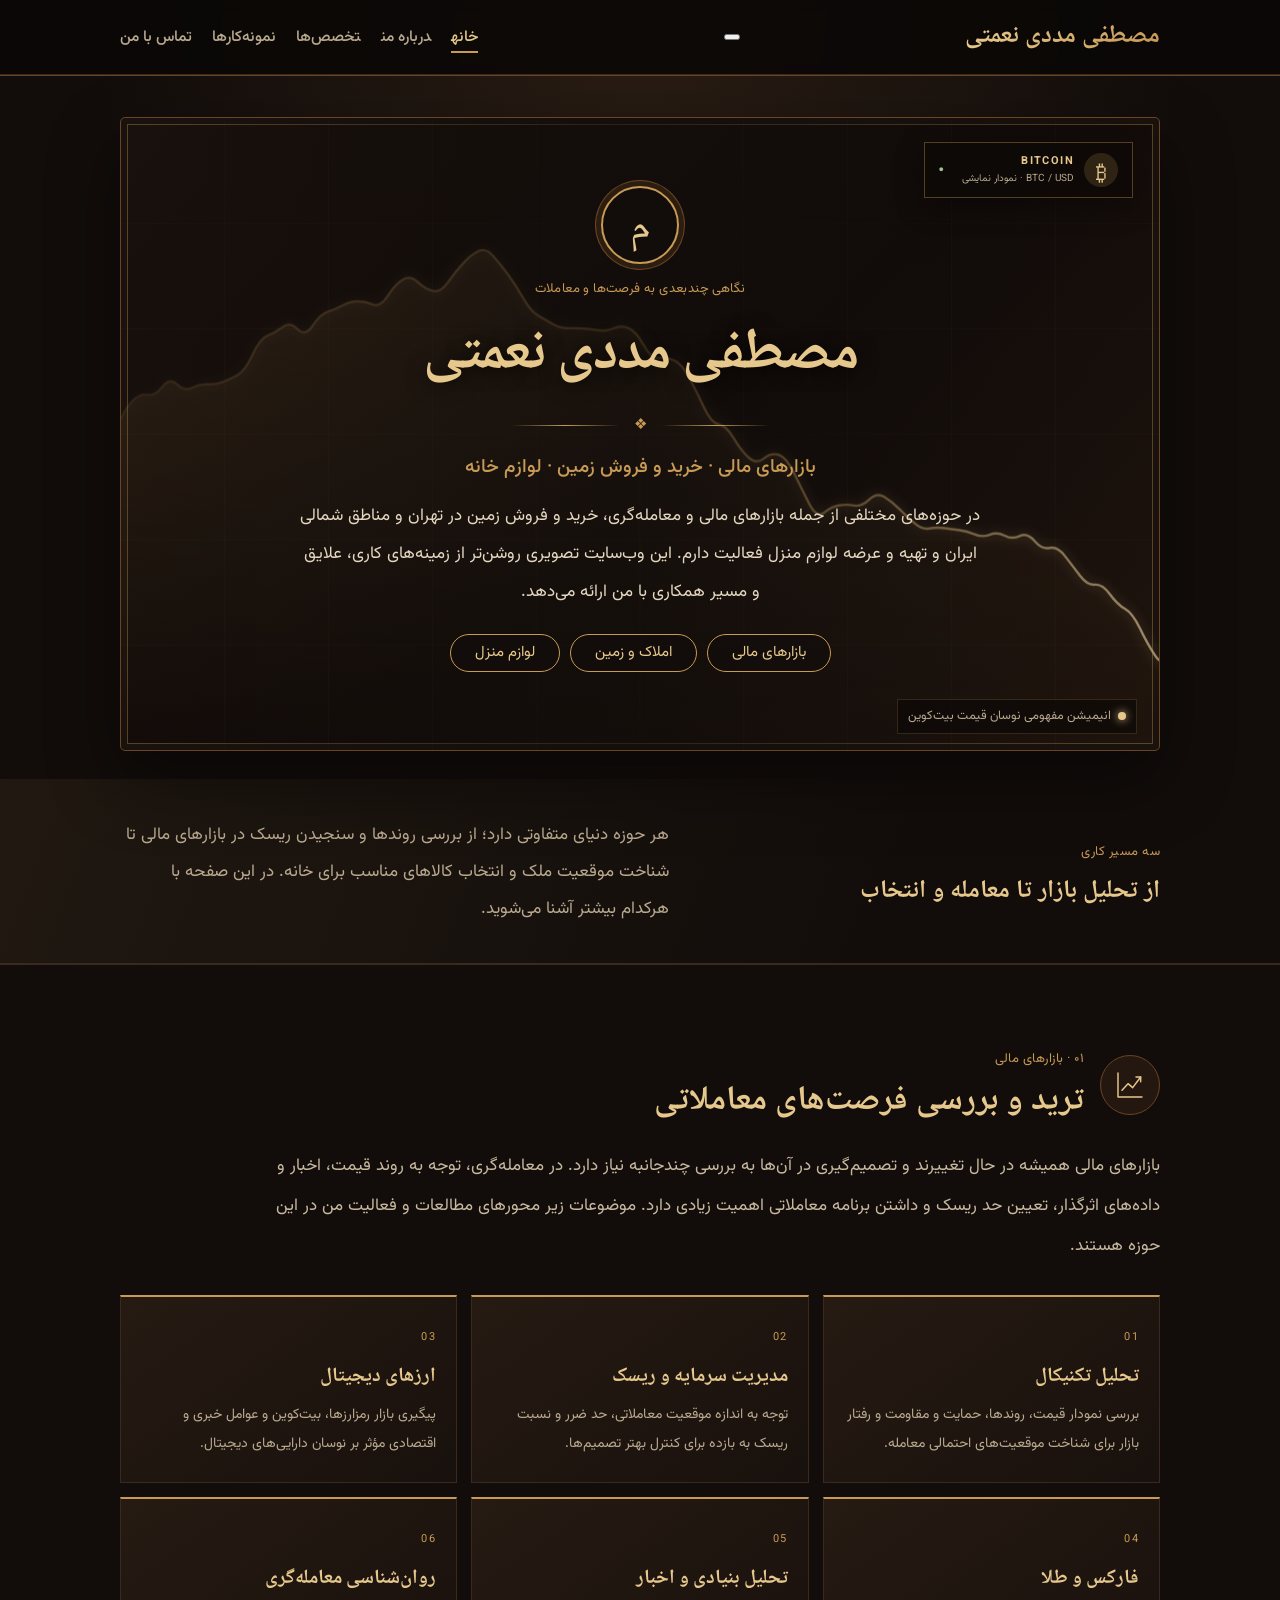
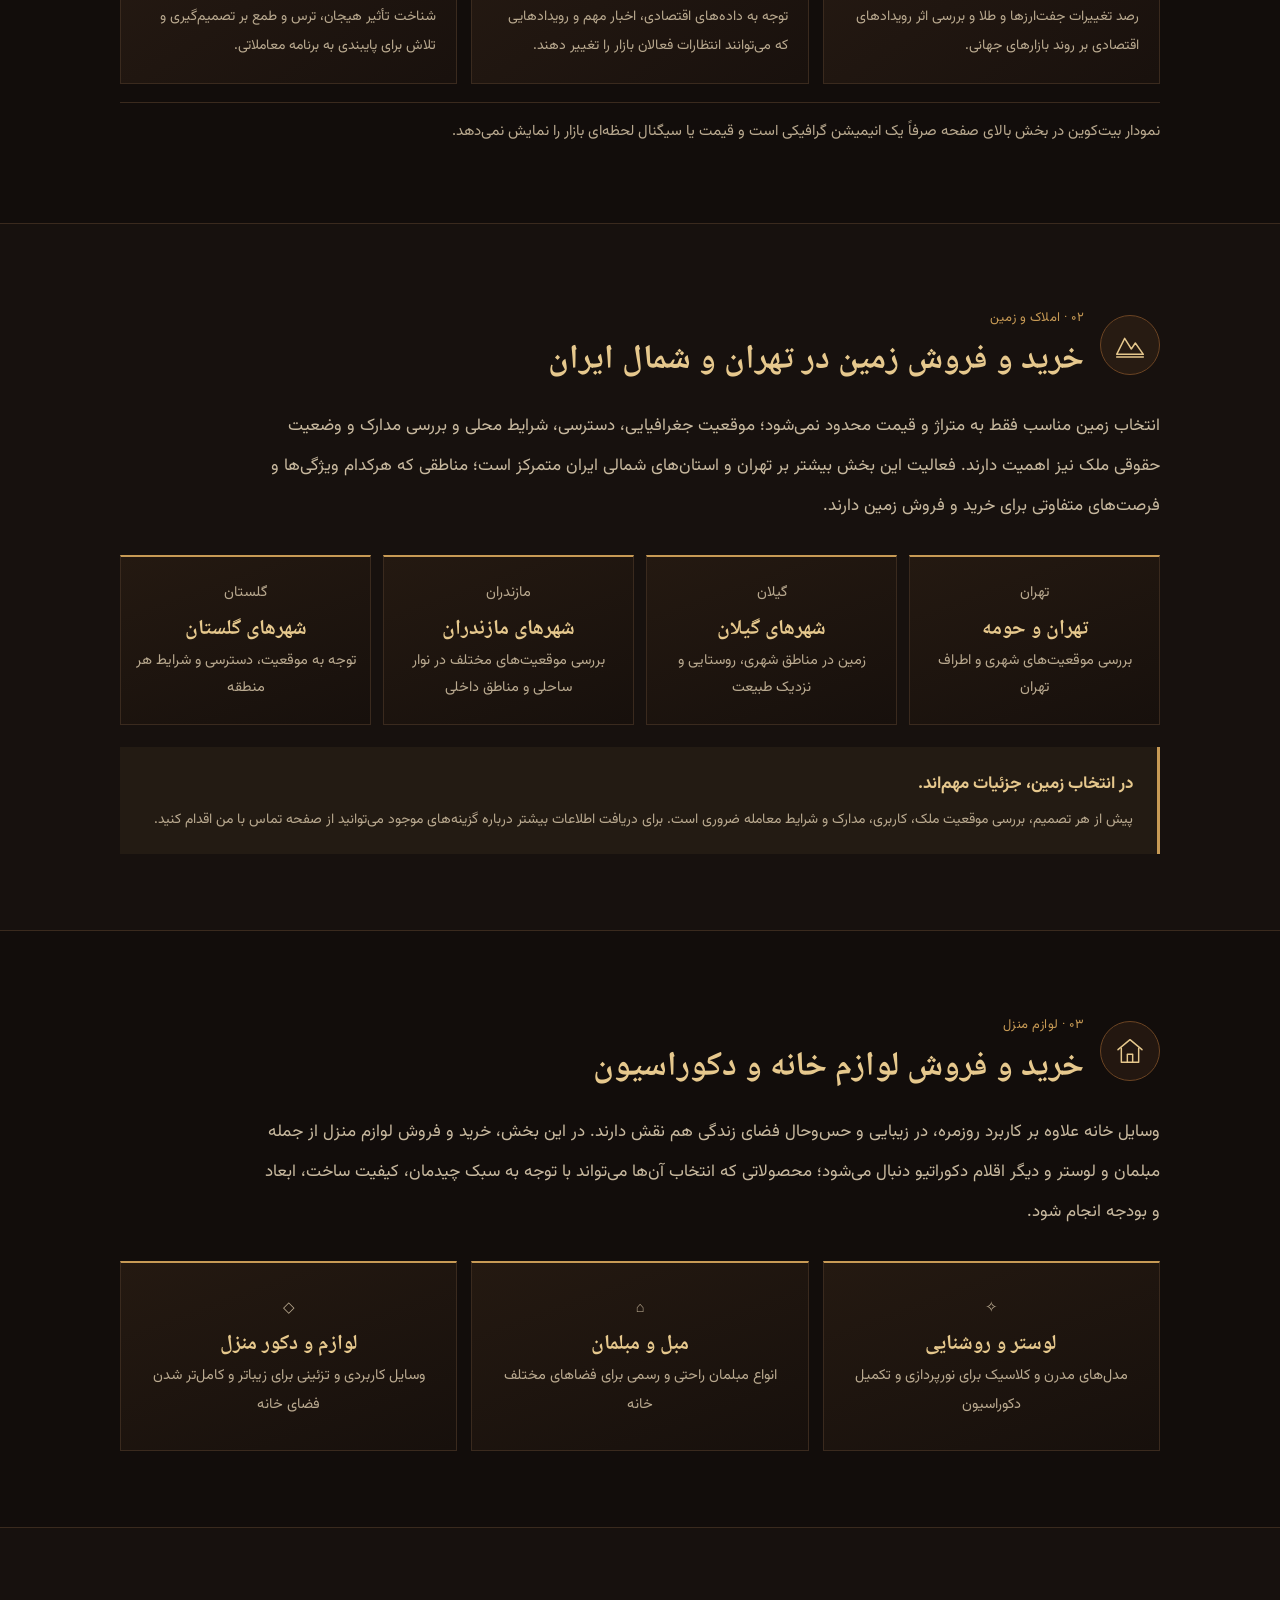
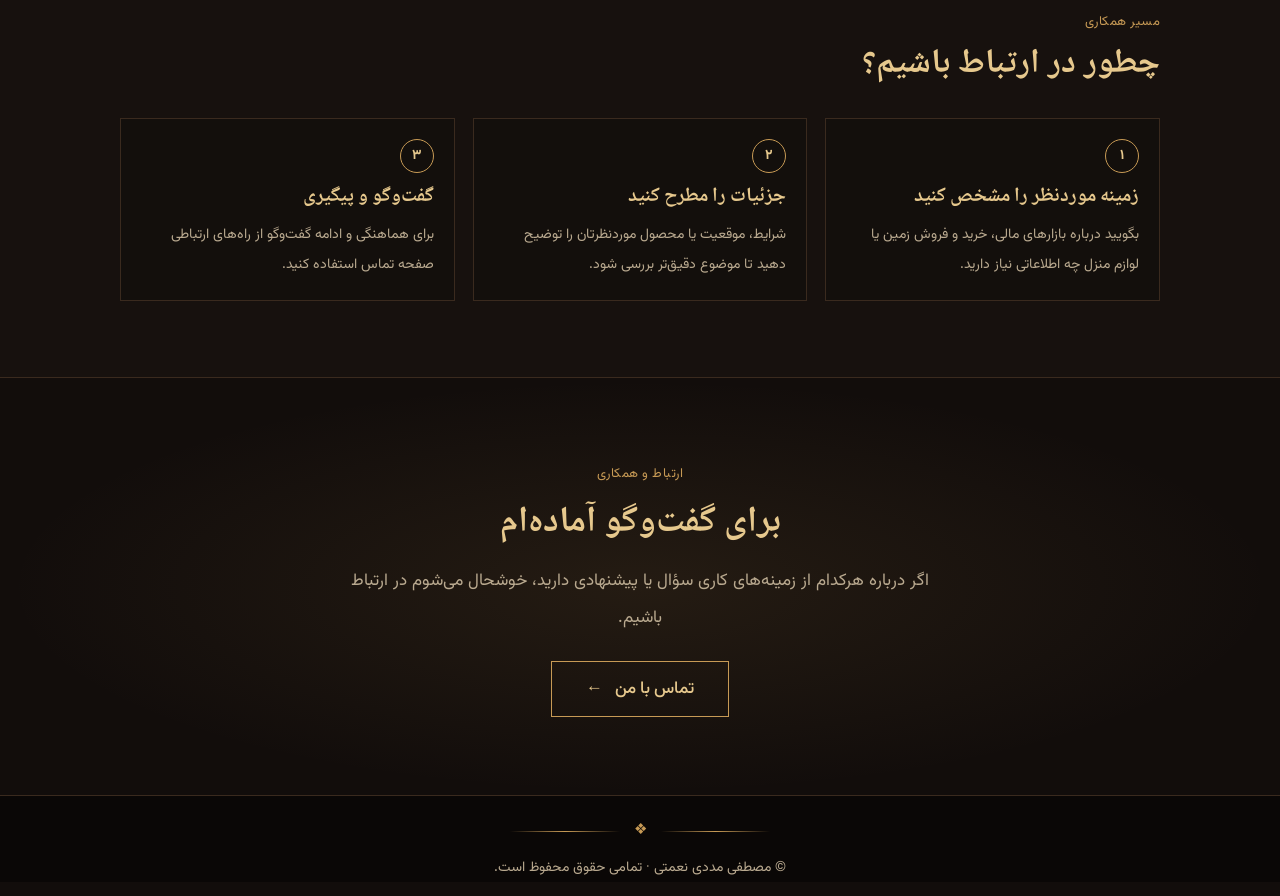
==== commit 9cfcbe18: "Add accessible mobile hamburger navigation" ====
--- a/index.html
+++ b/index.html
@@ -7,7 +7,7 @@
 <link rel="preconnect" href="https://fonts.googleapis.com"><link rel="preconnect" href="https://fonts.gstatic.com" crossorigin>
 <link href="https://fonts.googleapis.com/css2?family=Noto+Naskh+Arabic:wght@500;700&family=Vazirmatn:wght@400;500;600;700&display=swap" rel="stylesheet">
 <link rel="stylesheet" href="style.css"></head><body>
-<header><div class="wrap bar"><a class="brand" href="./">مصطفی مددی نعمتی</a><nav aria-label="منوی اصلی"><a href="./" class="active">خانه</a><a href="about/">درباره من</a><a href="expertise/">تخصص‌ها</a><a href="portfolio/">نمونه‌کارها</a><a href="contact/">تماس با من</a></nav></div></header>
+<header><div class="wrap bar"><a class="brand" href="./">مصطفی مددی نعمتی</a><button class="menu-toggle" type="button" aria-label="باز کردن منو" aria-expanded="false" aria-controls="primary-navigation"><span></span><span></span><span></span></button><nav id="primary-navigation" aria-label="منوی اصلی"><a href="./" class="active">خانه</a><a href="about/">درباره من</a><a href="expertise/">تخصص‌ها</a><a href="portfolio/">نمونه‌کارها</a><a href="contact/">تماس با من</a></nav></div></header>
 <main>
 <section class="hero"><div class="wrap"><div class="frame">
 <canvas id="chart" aria-hidden="true"></canvas>
--- a/style.css
+++ b/style.css
@@ -77,3 +77,133 @@
 @media(prefers-reduced-motion:reduce){.reveal{opacity:1;transform:none;transition:none}.chart-tag i{animation:none}}
 @media(max-width:640px){body{font-size:16px}.head h1{font-size:32px}.hero h1{font-size:34px}.hero-in{padding:44px 14px 56px}.sec h2{font-size:25px}
 nav a{margin-inline-start:13px;font-size:14.5px}.about{flex-direction:column;align-items:center;text-align:center;padding:24px 18px}.sec{padding:42px 0}}
+
+/* Homepage visual refinement */
+:root{--gold3:#f4dfb4}
+.wrap{max-width:1080px}
+.bar{min-height:72px}
+nav a{font-weight:500}
+.hero{padding:42px 0 28px}
+.frame{min-height:540px;border-radius:5px;background:linear-gradient(135deg,#1b120d 0%,#100a08 55%,#24170f 100%);box-shadow:inset 0 0 0 6px rgba(18,13,11,.9),inset 0 0 0 7px rgba(199,154,85,.5),0 28px 70px rgba(0,0,0,.48)}
+#chart{opacity:.82}
+.frame:after{background:linear-gradient(90deg,rgba(18,13,11,.25),rgba(18,13,11,.72) 48%,rgba(18,13,11,.25))}
+.hero-in{max-width:760px;margin:auto;padding:68px 28px 78px}
+.hero h1{font-size:clamp(38px,6vw,58px);letter-spacing:-1px}
+.hero-kicker{display:block;color:var(--gold);font-size:13px;letter-spacing:.4px;margin:0 0 8px}
+.hero-text{max-width:680px;line-height:2.25;color:#e5d7c0}
+.market-float{position:absolute;z-index:3;top:24px;inset-inline-start:26px;display:flex;align-items:center;gap:10px;padding:10px 14px;background:rgba(13,9,7,.78);border:1px solid rgba(199,154,85,.38);backdrop-filter:blur(8px);text-align:right;box-shadow:0 8px 30px #0005}
+.market-symbol{width:34px;height:34px;display:grid;place-items:center;border-radius:50%;background:rgba(199,154,85,.18);color:var(--gold2);font-size:22px}
+.market-float b,.market-float small{display:block;line-height:1.5}
+.market-float b{font-size:11px;letter-spacing:1.4px;color:var(--gold2)}
+.market-float small{font-size:10px;color:var(--soft)}
+.market-pulse{font-size:9px;color:#9cc58c;animation:pulse 1.5s infinite;margin-inline-start:8px}
+.chart-tag{background:rgba(10,7,6,.62);padding:4px 10px;border:1px solid rgba(199,154,85,.2)}
+.intro-strip{padding:38px 0 34px;border-bottom:1px solid var(--line);background:linear-gradient(110deg,rgba(199,154,85,.08),transparent 70%)}
+.intro-grid{display:grid;grid-template-columns:.9fr 1.1fr;gap:42px;align-items:center}
+.intro-grid h2{font-size:25px;color:var(--gold2);margin-top:4px}
+.intro-grid p{margin:0;color:var(--soft);line-height:2.2}
+.sec{padding:76px 0}
+.sec-head{margin-bottom:18px}
+.sec-head .ic{width:60px;height:60px;padding:13px}
+.sec h2{font-size:clamp(25px,3vw,34px)}
+.section-copy{max-width:900px;color:#c8b99f;line-height:2.35;margin:12px 0 28px}
+.expertise-grid{display:grid;grid-template-columns:repeat(3,minmax(0,1fr));gap:14px}
+.expertise-card{position:relative;min-height:178px;padding:22px 20px;background:linear-gradient(145deg,rgba(39,27,19,.96),rgba(25,17,13,.96));border:1px solid var(--line);border-top:2px solid var(--gold);transition:transform .25s,border-color .25s,box-shadow .25s}
+.expertise-card:hover{transform:translateY(-5px);border-color:var(--gold);box-shadow:0 14px 28px #0003}
+.card-number{font-size:11px;color:var(--gold);letter-spacing:1.5px}
+.expertise-card h3,.steps-grid h3{font-family:"Noto Naskh Arabic",serif;color:var(--gold2);font-size:20px;margin:4px 0}
+.expertise-card p,.steps-grid p{font-size:14px;line-height:2.1;color:var(--soft);margin:0}
+.regions{grid-template-columns:repeat(4,minmax(0,1fr));gap:12px}
+.region{min-height:170px;justify-content:center;padding:20px 14px;background:linear-gradient(160deg,#241911,#17100c);border:1px solid var(--line);border-top:2px solid var(--gold)}
+.region-mark{font-size:12px;color:var(--gold);margin-bottom:6px}
+.region b{font-size:21px}
+.region span:last-child{line-height:1.9}
+.land-callout{margin-top:22px;padding:20px 24px;border-inline-start:3px solid var(--gold);background:rgba(199,154,85,.07)}
+.land-callout b{color:var(--gold2)}
+.land-callout p{margin:5px 0 0;color:var(--soft);font-size:14px}
+.goods{grid-template-columns:repeat(3,minmax(0,1fr));gap:14px}
+.good{min-height:190px;justify-content:center;padding:24px 18px;background:linear-gradient(160deg,#241911,#17100c);border:1px solid var(--line);border-top:2px solid var(--gold)}
+.good-icon{font-size:28px;color:var(--gold);margin-bottom:5px}
+.good b{font-size:21px}
+.good span:last-child{line-height:2}
+.note{border-top:1px solid var(--line);padding-top:14px}
+.steps-grid{display:grid;grid-template-columns:repeat(3,minmax(0,1fr));gap:18px;margin-top:26px}
+.steps-grid>div{padding:20px;background:rgba(18,13,11,.55);border:1px solid var(--line)}
+.steps-grid>div>b{display:grid;place-items:center;width:34px;height:34px;border:1px solid var(--gold);border-radius:50%;color:var(--gold2);font-size:14px}
+.cta{padding:78px 0}
+.cta h2{font-size:36px;margin-top:5px}
+.cta p{max-width:600px;margin:10px auto 24px;line-height:2.2}
+.btn{padding:10px 34px}
+.btn span{margin-inline-start:8px}
+footer{padding:12px 0 0}
+@media(max-width:760px){
+ .wrap{padding-inline:18px}
+ .bar{justify-content:center}
+ .brand{font-size:22px}
+ nav{display:flex;justify-content:center;flex-wrap:wrap;gap:2px 14px}
+ nav a{margin:0;font-size:13px}
+ .hero{padding-top:24px}
+ .frame{min-height:570px}
+ .hero-in{padding:92px 18px 76px}
+ .market-float{top:15px;inset-inline-start:15px}
+ .intro-grid{grid-template-columns:1fr;gap:10px}
+ .sec{padding:54px 0}
+ .expertise-grid{grid-template-columns:repeat(2,minmax(0,1fr))}
+ .regions{grid-template-columns:repeat(2,minmax(0,1fr))}
+ .goods{grid-template-columns:1fr}
+ .good{min-height:145px}
+ .steps-grid{grid-template-columns:1fr}
+}
+@media(max-width:430px){
+ .hero h1{font-size:34px}
+ .hero-in{padding-inline:12px}
+ .lead{font-size:16px}
+ .hero-text{font-size:14px}
+ .chips a{padding:3px 15px;font-size:13px}
+ .expertise-grid{grid-template-columns:1fr}
+ .expertise-card{min-height:auto}
+ .sec-head .ic{width:48px;height:48px;padding:10px}
+ .sec h2{font-size:23px}
+ .regions{gap:9px}
+ .region{padding:16px 9px;min-height:155px}
+ .region b{font-size:18px}
+ .region span:last-child{font-size:12px}
+ .chart-tag{font-size:10px;inset-inline-start:10px}
+}
+@media(prefers-reduced-motion:reduce){
+ .market-pulse{animation:none}
+ .expertise-card,.region,.good{transition:none}
+ .expertise-card:hover,.region:hover,.good:hover{transform:none}
+}
+
+/* Persian copy and content layouts for inner pages */
+.about-page .about{align-items:flex-start;margin-bottom:42px}
+.about-page .about .text{flex:1;line-height:2.35}
+.about-page .about .text p{margin:0 0 12px}
+.about-detail{padding:34px 0;border-top:1px solid var(--line);line-height:2.25}
+.about-detail h2{font-size:28px;color:var(--gold2);margin:4px 0 12px}
+.about-detail h3{font-family:"Noto Naskh Arabic",serif;color:var(--gold2);font-size:21px;margin:26px 0 10px}
+.about-detail>p{color:#c8b99f;margin:8px 0 18px}
+.about-market-grid{display:grid;grid-template-columns:repeat(2,minmax(0,1fr));gap:14px;margin:20px 0}
+.about-market-grid article{padding:20px;background:var(--panel);border:1px solid var(--line);border-top:2px solid var(--gold)}
+.about-market-grid h3{margin:0 0 7px;font-size:19px}
+.about-market-grid p{color:var(--soft);font-size:14px;line-height:2.2;margin:0}
+.about-note{margin:20px 0;padding:16px 20px;border-inline-start:3px solid var(--gold);background:rgba(199,154,85,.07);color:var(--soft);font-size:14px;line-height:2.2}
+.place-columns{display:grid;grid-template-columns:repeat(3,minmax(0,1fr));gap:12px;margin:16px 0}
+.place-columns>div{padding:18px;background:var(--panel);border:1px solid var(--line)}
+.place-columns b{color:var(--gold2)}
+.place-columns p{font-size:14px;color:var(--soft);margin:6px 0 0;line-height:2.1}
+.place-tags{display:flex;flex-wrap:wrap;gap:8px;margin:14px 0}
+.place-tags span{padding:4px 12px;border:1px solid var(--line);background:var(--panel);color:var(--ink);font-size:13px}
+.about-summary{padding-bottom:10px}
+.about-summary .btn{margin-top:6px}
+.landing-intro,.contact-copy{max-width:900px;margin:0 auto 28px;padding:24px 26px;background:var(--panel);border:1px solid var(--line);color:#c8b99f;line-height:2.3}
+.contact-copy h2{font-family:"Noto Naskh Arabic",serif;color:var(--gold2);font-size:25px;margin:0 0 12px}
+.contact-copy p{margin:8px 0 14px}
+@media(max-width:700px){
+ .about-market-grid,.place-columns{grid-template-columns:1fr}
+ .about-detail{padding:28px 0}
+ .about-detail h2{font-size:24px}
+ .about-page .about{flex-direction:column;align-items:center;text-align:right}
+ .landing-intro,.contact-copy{padding:18px}
+}
